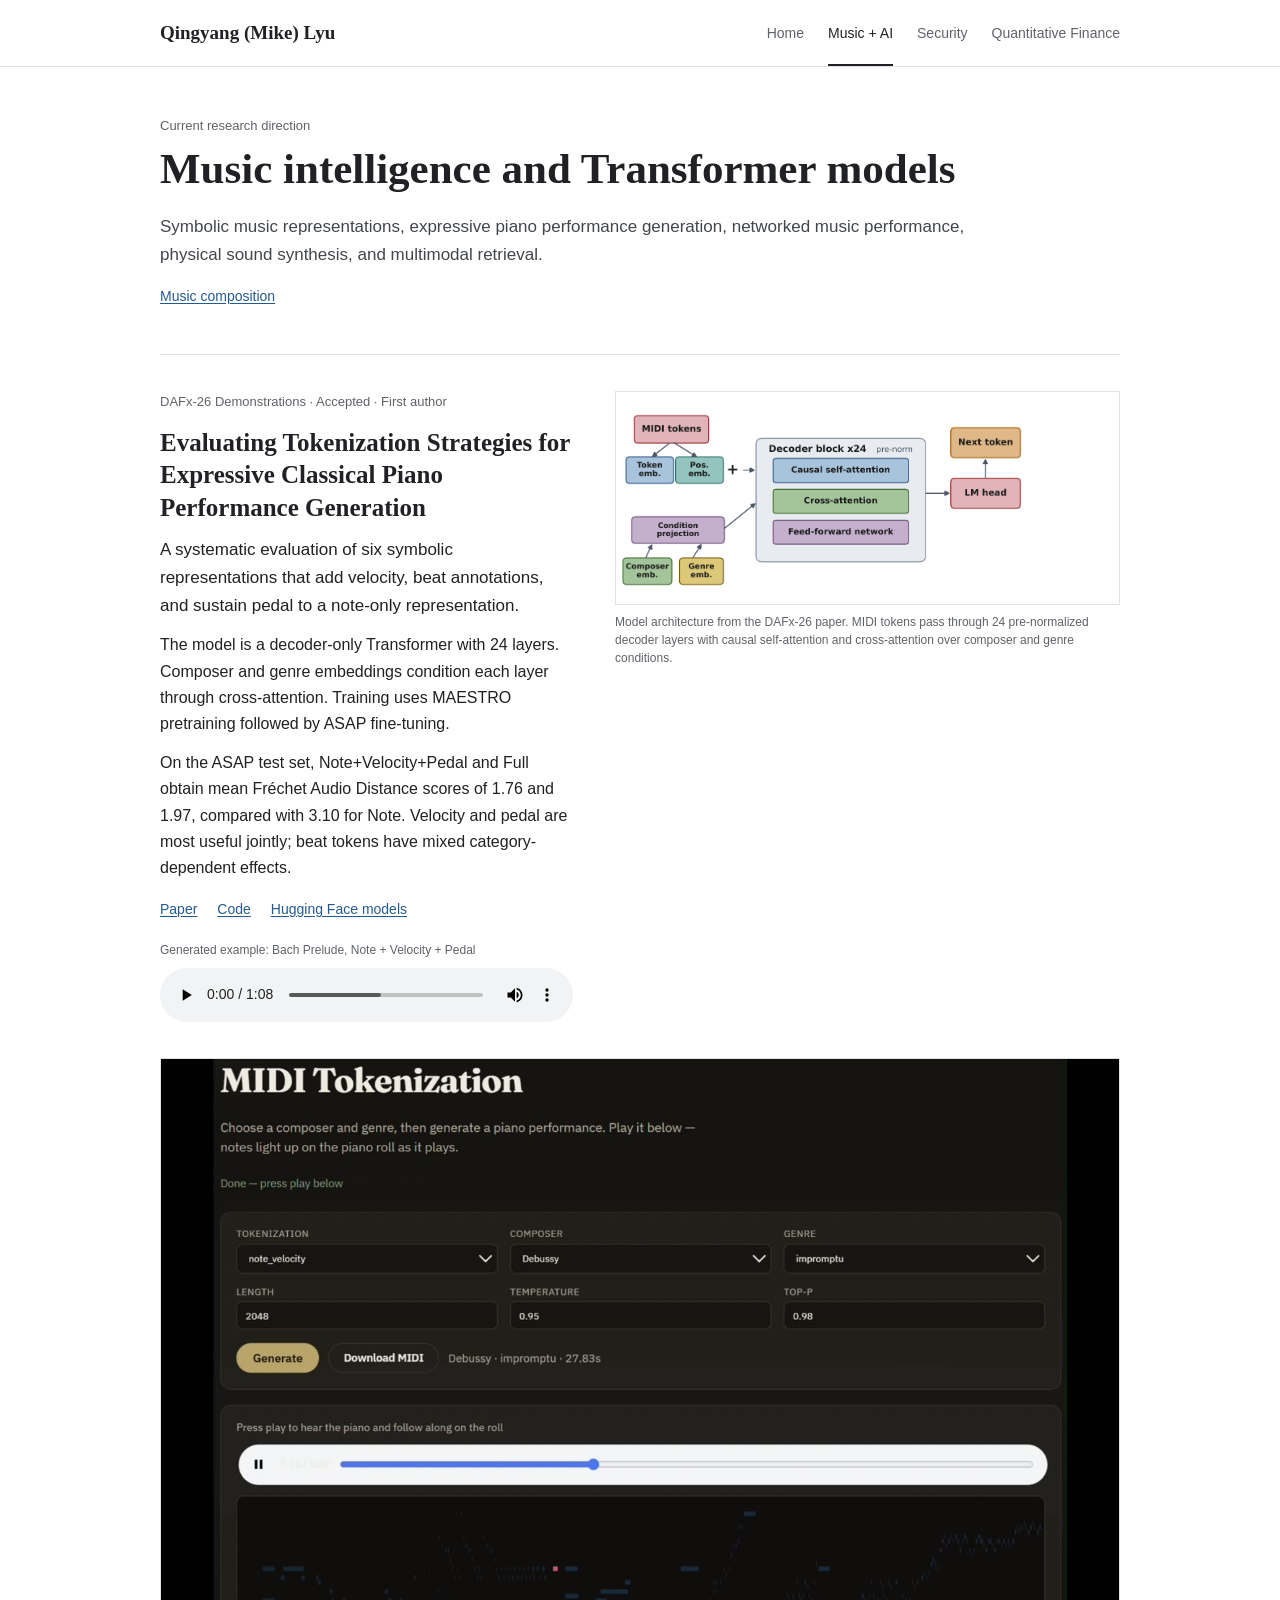
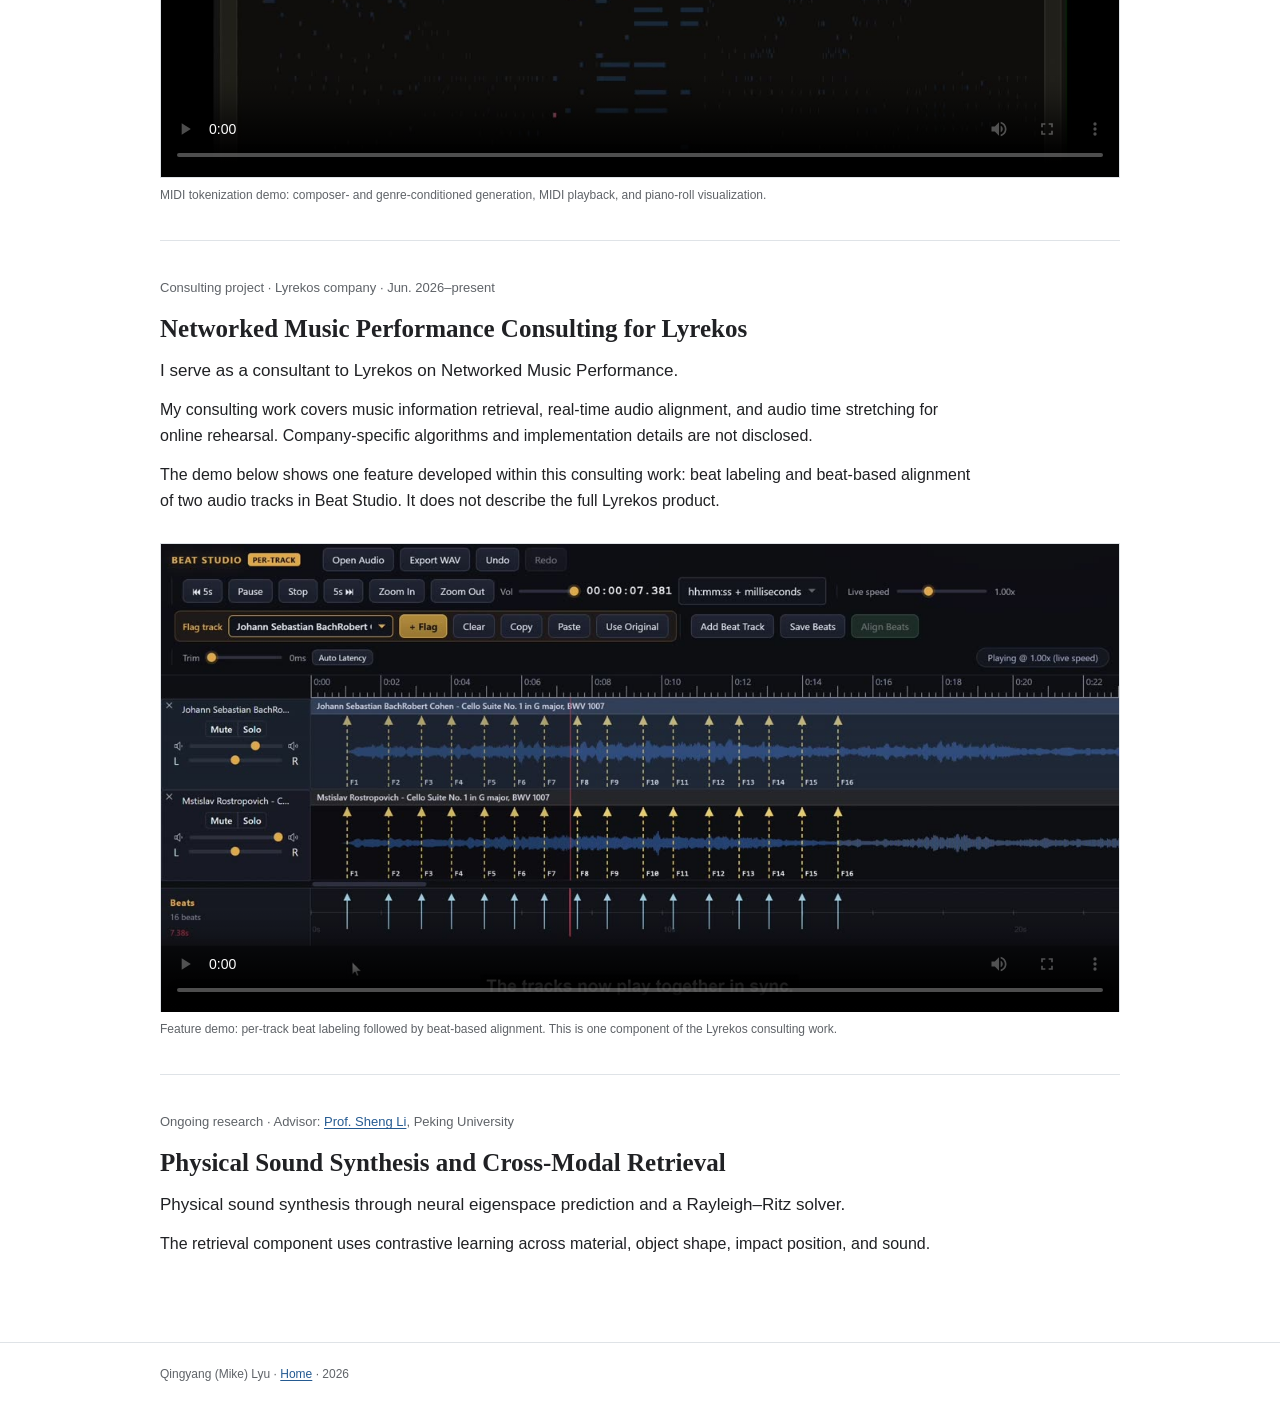
==== music.html @ 80db4280 "Add profile media and project demos" ====
<!doctype html>
<html lang="en">
  <head>
    <meta charset="utf-8" />
    <meta name="viewport" content="width=device-width, initial-scale=1" />
    <meta name="description" content="Qingyang Lyu's research in expressive piano generation, networked music performance, and physical sound synthesis." />
    <meta name="theme-color" content="#ffffff" />
    <title>Music + AI — Qingyang Lyu</title>
    <link rel="stylesheet" href="styles.css?v=20260822b" />
    <script src="script.js" defer></script>
  </head>
  <body>
    <a class="skip-link" href="#main">Skip to content</a>
    <header class="site-header">
      <div class="nav-shell">
        <a class="wordmark" href="index.html">Qingyang (Mike) Lyu</a>
        <button class="nav-toggle" type="button" aria-expanded="false" aria-controls="site-nav">Menu</button>
        <nav class="site-nav" id="site-nav" aria-label="Primary navigation">
          <a href="index.html">Home</a><a class="is-current" href="music.html" aria-current="page">Music + AI</a><a href="security.html">Security</a><a href="quant.html">Quantitative Finance</a>
        </nav>
      </div>
    </header>

    <main id="main" class="page-shell">
      <header class="page-header">
        <p class="eyebrow">Current research direction</p>
        <h1>Music intelligence and Transformer models</h1>
        <p class="summary">Symbolic music representations, expressive piano performance generation, networked music performance, physical sound synthesis, and multimodal retrieval.</p>
        <p class="resource-line"><a href="https://youtu.be/u3phIVxGdA0" target="_blank" rel="noreferrer">Music composition</a></p>
      </header>

      <article class="project-entry" id="tokenization">
        <div class="project-layout">
          <div>
            <p class="project-meta">DAFx-26 Demonstrations · Accepted · First author</p>
            <h2>Evaluating Tokenization Strategies for Expressive Classical Piano Performance Generation</h2>
            <p class="project-summary">A systematic evaluation of six symbolic representations that add velocity, beat annotations, and sustain pedal to a note-only representation.</p>
            <p>The model is a decoder-only Transformer with 24 layers. Composer and genre embeddings condition each layer through cross-attention. Training uses MAESTRO pretraining followed by ASAP fine-tuning.</p>
            <p>On the ASAP test set, Note+Velocity+Pedal and Full obtain mean Fréchet Audio Distance scores of 1.76 and 1.97, compared with 3.10 for Note. Velocity and pedal are most useful jointly; beat tokens have mixed category-dependent effects.</p>
            <p class="resource-line">
              <a href="assets/papers/lyu-et-al-dafx-2026.pdf" target="_blank">Paper</a>
              <a href="https://github.com/Mike-menny/Evaluating-Tokenization-Strategies" target="_blank" rel="noreferrer">Code</a>
              <a href="https://huggingface.co/cnmat/MIDI_tokenization_models" target="_blank" rel="noreferrer">Hugging Face models</a>
            </p>
            <div class="audio-sample">
              <span>Generated example: Bach Prelude, Note + Velocity + Pedal</span>
              <audio controls preload="metadata" src="assets/audio/bach-prelude-note-velocity-pedal.wav"></audio>
            </div>
          </div>
          <figure class="figure">
            <img src="assets/images/music-transformer-architecture.png" width="1274" height="524" alt="Conditional Transformer architecture with composer and genre embeddings, 24 decoder layers, and a next-token language-model head." />
            <figcaption>Model architecture from the DAFx-26 paper. MIDI tokens pass through 24 pre-normalized decoder layers with causal self-attention and cross-attention over composer and genre conditions.</figcaption>
          </figure>
        </div>
        <figure class="video-figure">
          <video controls playsinline preload="metadata" poster="assets/images/midi-tokenization-demo.jpg">
            <source src="assets/videos/midi-tokenization-demo.mp4" type="video/mp4" />
            Your browser does not support embedded video.
          </video>
          <figcaption>MIDI tokenization demo: composer- and genre-conditioned generation, MIDI playback, and piano-roll visualization.</figcaption>
        </figure>
      </article>

      <article class="project-entry" id="networked-performance">
        <p class="project-meta">Consulting project · Lyrekos company · Jun. 2026–present</p>
        <h2>Networked Music Performance Consulting for Lyrekos</h2>
        <div class="content">
          <p class="project-summary">I serve as a consultant to Lyrekos on Networked Music Performance.</p>
          <p>My consulting work covers music information retrieval, real-time audio alignment, and audio time stretching for online rehearsal. Company-specific algorithms and implementation details are not disclosed.</p>
          <p>The demo below shows one feature developed within this consulting work: beat labeling and beat-based alignment of two audio tracks in Beat Studio. It does not describe the full Lyrekos product.</p>
        </div>
        <figure class="video-figure">
          <video controls playsinline preload="metadata" poster="assets/images/lyrekos-beat-alignment-feature.jpg">
            <source src="assets/videos/lyrekos-beat-alignment-feature.mp4" type="video/mp4" />
            Your browser does not support embedded video.
          </video>
          <figcaption>Feature demo: per-track beat labeling followed by beat-based alignment. This is one component of the Lyrekos consulting work.</figcaption>
        </figure>
      </article>

      <article class="project-entry" id="physical-sound">
        <p class="project-meta">Ongoing research · Advisor: <a href="https://www.graphics.pku.edu.cn/xztd/jgfaculty/lisheng/index.htm" target="_blank" rel="noreferrer">Prof. Sheng Li</a>, Peking University</p>
        <h2>Physical Sound Synthesis and Cross-Modal Retrieval</h2>
        <div class="content">
          <p class="project-summary">Physical sound synthesis through neural eigenspace prediction and a Rayleigh–Ritz solver.</p>
          <p>The retrieval component uses contrastive learning across material, object shape, impact position, and sound.</p>
        </div>
      </article>
    </main>

    <footer class="site-footer"><div class="page-shell">Qingyang (Mike) Lyu · <a href="index.html">Home</a> · <span data-year></span></div></footer>
  </body>
</html>
---- styles.css ----
:root {
  --ink: #202124;
  --muted: #5f6368;
  --link: #245a91;
  --line: #dfe3e7;
  --soft: #f6f8fa;
  --max: 960px;
  --sans: -apple-system, BlinkMacSystemFont, "Segoe UI", Helvetica, Arial, sans-serif;
  --serif: Georgia, "Times New Roman", serif;
}

* { box-sizing: border-box; }
html { scroll-behavior: smooth; }
body { margin: 0; color: var(--ink); background: #fff; font-family: var(--sans); font-size: 16px; line-height: 1.65; text-rendering: optimizeLegibility; }
a { color: var(--link); text-underline-offset: 2px; }
a:hover, a:focus-visible { color: #123f6b; }
img { display: block; max-width: 100%; height: auto; }
button { font: inherit; }
.page-shell { width: min(calc(100% - 40px), var(--max)); margin-inline: auto; }
.skip-link { position: fixed; top: -80px; left: 12px; z-index: 100; padding: 8px 12px; color: #fff; background: var(--ink); }
.skip-link:focus { top: 12px; }

.site-header { border-bottom: 1px solid var(--line); background: #fff; }
.nav-shell { width: min(calc(100% - 40px), var(--max)); min-height: 66px; margin: auto; display: flex; align-items: center; justify-content: space-between; gap: 28px; }
.wordmark { color: var(--ink); font-family: var(--serif); font-size: 19px; font-weight: 700; text-decoration: none; }
.site-nav { display: flex; align-items: center; gap: 24px; }
.site-nav a { padding: 22px 0 18px; border-bottom: 2px solid transparent; color: var(--muted); font-size: 14px; text-decoration: none; }
.site-nav a:hover, .site-nav a:focus-visible, .site-nav a.is-current { color: var(--ink); border-color: var(--ink); }
.nav-toggle { display: none; padding: 4px 0; border: 0; color: var(--ink); background: transparent; }

main.page-shell { padding-bottom: 36px; }
main > section { padding: 38px 0; border-top: 1px solid var(--line); }
main > section:first-child { border-top: 0; }
.bio { padding-top: 58px; padding-bottom: 42px; }
.bio-grid { display: grid; grid-template-columns: minmax(0, 1fr) 230px; gap: 46px; align-items: start; }
h1, h2, h3 { color: var(--ink); }
h1 { margin: 0 0 5px; font-family: var(--serif); font-size: clamp(34px, 5vw, 48px); line-height: 1.2; }
h2 { margin: 0 0 20px; font-family: var(--serif); font-size: 25px; line-height: 1.3; }
h3 { margin: 0; font-size: 16px; line-height: 1.45; }
p { margin: 0 0 12px; }
.bio-grid > div > p:not(.affiliation):not(.inline-links) { max-width: 720px; font-size: 17px; }
.affiliation { margin-bottom: 24px; color: var(--muted); }
.profile-photo { margin: 2px 0 0; }
.profile-photo img { width: 100%; aspect-ratio: 4 / 5; border: 1px solid var(--line); object-fit: cover; object-position: 69% center; }
.inline-links, .record-links { display: flex; flex-wrap: wrap; gap: 8px 20px; }
.inline-links { margin-top: 20px; }
.inline-links a, .record-links a { font-size: 14px; }
.plain-list { margin: 0; padding-left: 21px; }
.plain-list li + li { margin-top: 5px; }

.research-index { border-top: 1px solid var(--line); }
.research-index a { display: grid; grid-template-columns: 190px 1fr; gap: 24px; padding: 16px 0; border-bottom: 1px solid var(--line); text-decoration: none; }
.research-index strong { color: var(--link); }
.research-index span { color: var(--muted); }

.record-list { border-top: 1px solid var(--line); }
.record { display: grid; grid-template-columns: 130px minmax(0, 1fr); gap: 24px; padding: 20px 0; border-bottom: 1px solid var(--line); }
.record-date { color: var(--muted); font-size: 13px; }
.record h3 { font-family: var(--serif); font-size: 18px; font-weight: 600; }
.record p { margin: 5px 0 0; color: #42464b; font-size: 14px; }
.record-links { margin-top: 8px !important; }
.compact-records .record { padding: 16px 0; }
.compact-records .record h3 { font-family: var(--sans); font-size: 16px; }

.dated-list { margin: 0; padding: 0; border-top: 1px solid var(--line); list-style: none; }
.dated-list li { display: grid; grid-template-columns: 130px 1fr; gap: 24px; padding: 12px 0; border-bottom: 1px solid var(--line); }
.dated-list span { color: var(--muted); font-size: 13px; }
.fact-list { margin: 0; border-top: 1px solid var(--line); }
.fact-list > div { display: grid; grid-template-columns: 180px 1fr; gap: 24px; padding: 11px 0; border-bottom: 1px solid var(--line); }
.fact-list dt { font-weight: 600; }
.fact-list dd { margin: 0; color: #42464b; }

.page-header { padding: 48px 0 34px; border-bottom: 1px solid var(--line); }
.eyebrow { margin: 0 0 7px; color: var(--muted); font-size: 13px; }
.page-header h1 { max-width: 820px; font-size: clamp(31px, 4.5vw, 43px); }
.page-header .summary { max-width: 820px; margin-top: 18px; color: #42464b; font-size: 17px; }
.page-meta { display: flex; flex-wrap: wrap; gap: 6px 22px; margin-top: 18px; color: var(--muted); font-size: 13px; }
.advisor-line { margin: 14px 0 0; color: #42464b; font-size: 14px; }

.project-entry { padding: 36px 0; border-bottom: 1px solid var(--line); }
.project-entry:last-child { border-bottom: 0; }
.project-entry h2 { margin-bottom: 12px; }
.project-entry .project-meta { margin-bottom: 14px; color: var(--muted); font-size: 13px; }
.project-entry .project-summary { max-width: 820px; font-size: 17px; }
.project-entry .content { max-width: 820px; }
.project-layout { display: grid; grid-template-columns: minmax(0, .9fr) minmax(360px, 1.1fr); gap: 42px; align-items: start; }
.figure { margin: 0; }
.figure img { width: 100%; border: 1px solid var(--line); background: #fff; }
.figure figcaption { margin-top: 8px; color: var(--muted); font-size: 12px; line-height: 1.5; }
.resource-line { display: flex; flex-wrap: wrap; gap: 8px 20px; margin-top: 16px; font-size: 14px; }
.audio-sample { margin-top: 20px; }
.audio-sample span { display: block; margin-bottom: 7px; color: var(--muted); font-size: 12px; }
.audio-sample audio { width: 100%; }
.video-figure { margin: 28px 0 0; }
.video-figure video { display: block; width: 100%; max-height: 720px; border: 1px solid var(--line); background: #000; }
.video-figure figcaption { margin-top: 8px; color: var(--muted); font-size: 12px; line-height: 1.5; }
.definition-list { margin: 20px 0 0; border-top: 1px solid var(--line); }
.definition-list > div { display: grid; grid-template-columns: 210px 1fr; gap: 22px; padding: 12px 0; border-bottom: 1px solid var(--line); }
.definition-list dt { font-weight: 600; }
.definition-list dd { margin: 0; color: #42464b; }
.result-list { margin: 18px 0 0; padding-left: 21px; }
.result-list li + li { margin-top: 6px; }

.bug-ledger-wrap { overflow-x: auto; border-top: 1px solid var(--ink); }
.bug-ledger { min-width: 930px; }
.bug-head, .bug-entry { display: grid; grid-template-columns: 42px 105px 170px minmax(230px, 1fr) 145px 115px; column-gap: 14px; align-items: center; }
.bug-head { padding: 9px 0; border-bottom: 1px solid var(--ink); color: var(--muted); font-size: 11px; font-weight: 700; letter-spacing: .04em; text-transform: uppercase; }
.bug-entry { min-height: 50px; padding: 9px 0; border-bottom: 1px solid var(--line); font-size: 13px; }
.bug-entry .num { color: var(--muted); }
.bug-entry .library { font-weight: 600; }
.bug-entry .location { color: #42464b; font-family: ui-monospace, SFMono-Regular, Consolas, monospace; font-size: 12px; }
.bug-entry .status { color: var(--muted); }
.bug-entry a { font-size: 12px; }
.ledger-note { margin-bottom: 18px; color: var(--muted); font-size: 14px; }

.site-footer { padding: 22px 0; border-top: 1px solid var(--line); color: var(--muted); font-size: 12px; }

@media (max-width: 760px) {
  .nav-toggle { display: block; }
  .site-nav { position: absolute; inset: 66px 0 auto; z-index: 20; display: none; padding: 7px 20px 16px; border-bottom: 1px solid var(--line); background: #fff; flex-direction: column; align-items: stretch; gap: 0; }
  .site-nav.is-open { display: flex; }
  .site-nav a { padding: 10px 0; border-bottom-width: 1px; }
  .bio-grid, .research-index a, .record, .dated-list li, .fact-list > div, .definition-list > div, .project-layout { grid-template-columns: 1fr; gap: 4px; }
  .bio-grid { gap: 30px; }
  .profile-photo { max-width: 220px; }
  .project-layout { gap: 24px; }
  .record-date { margin-bottom: 2px; }
}

@media (max-width: 520px) {
  .page-shell, .nav-shell { width: min(calc(100% - 28px), var(--max)); }
  .wordmark { font-size: 17px; }
  .bio { padding-top: 42px; }
  main > section { padding: 30px 0; }
}

@media (prefers-reduced-motion: reduce) { html { scroll-behavior: auto; } }
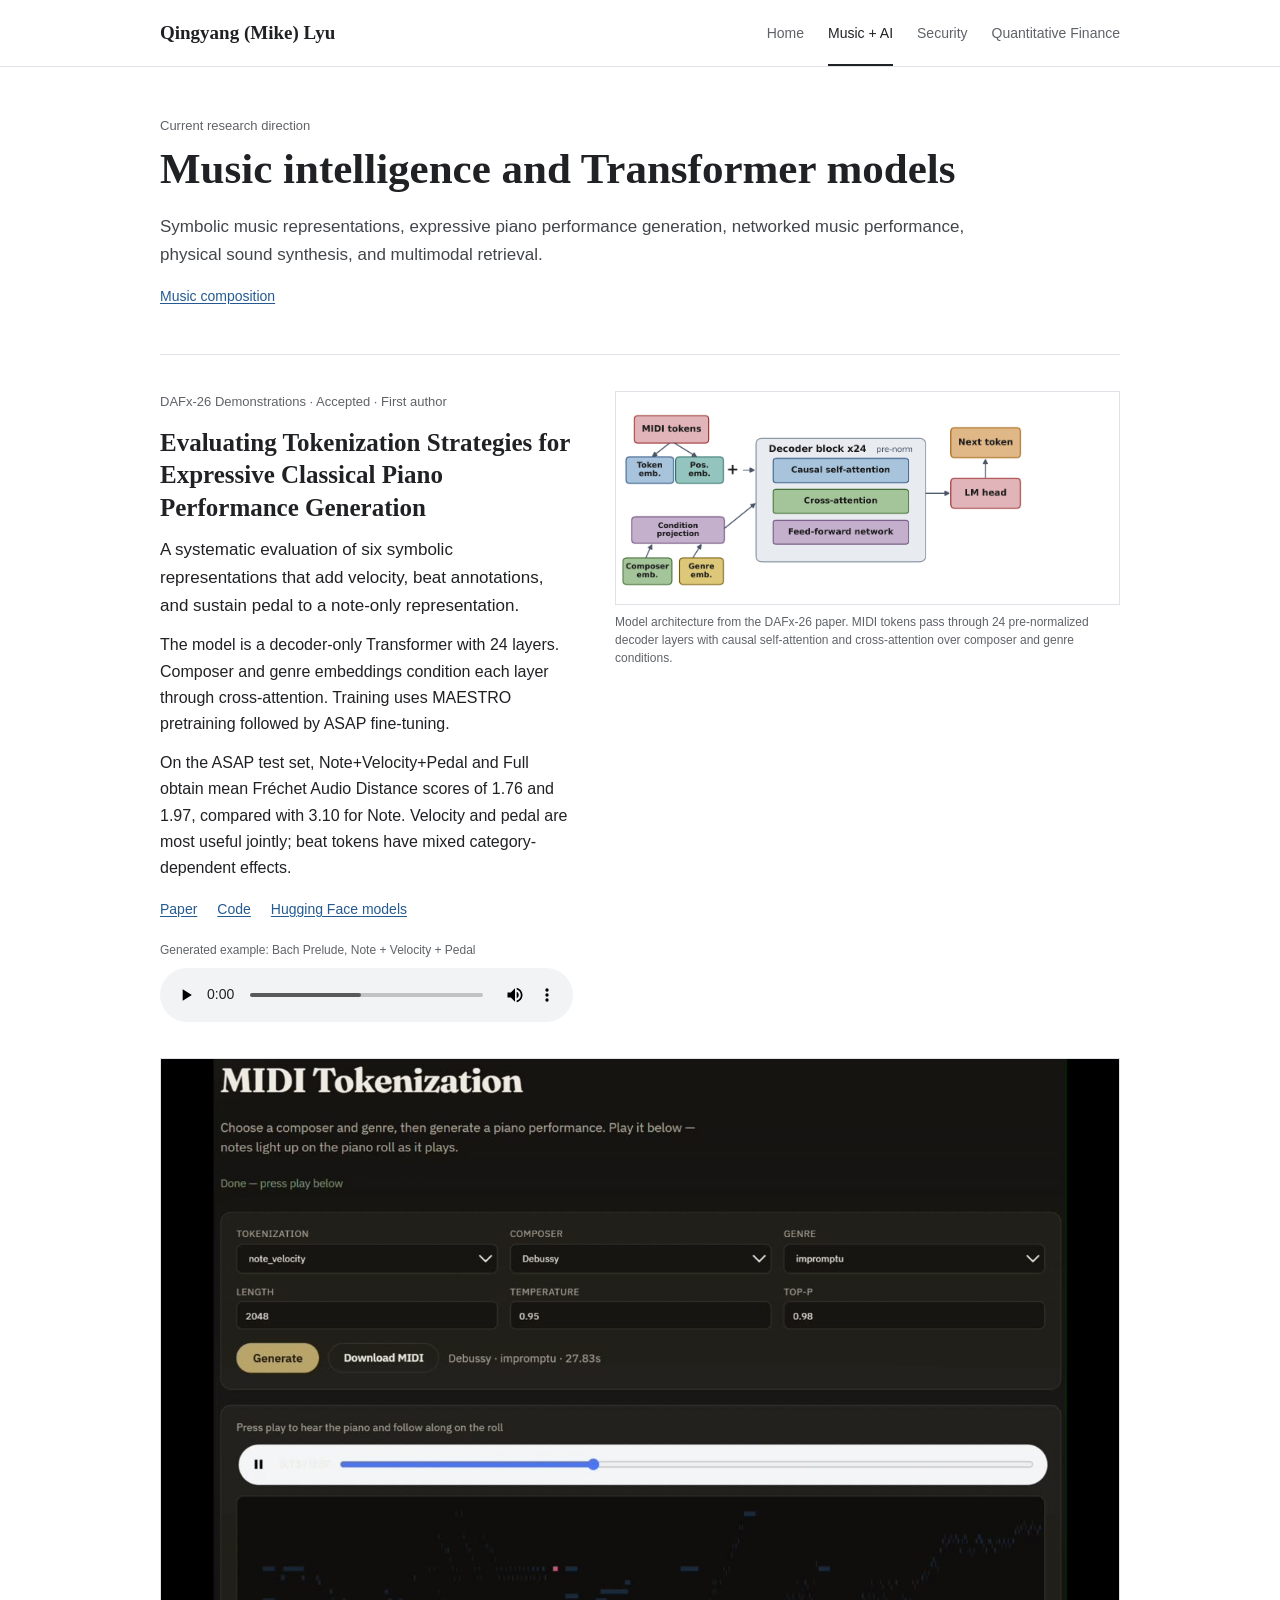
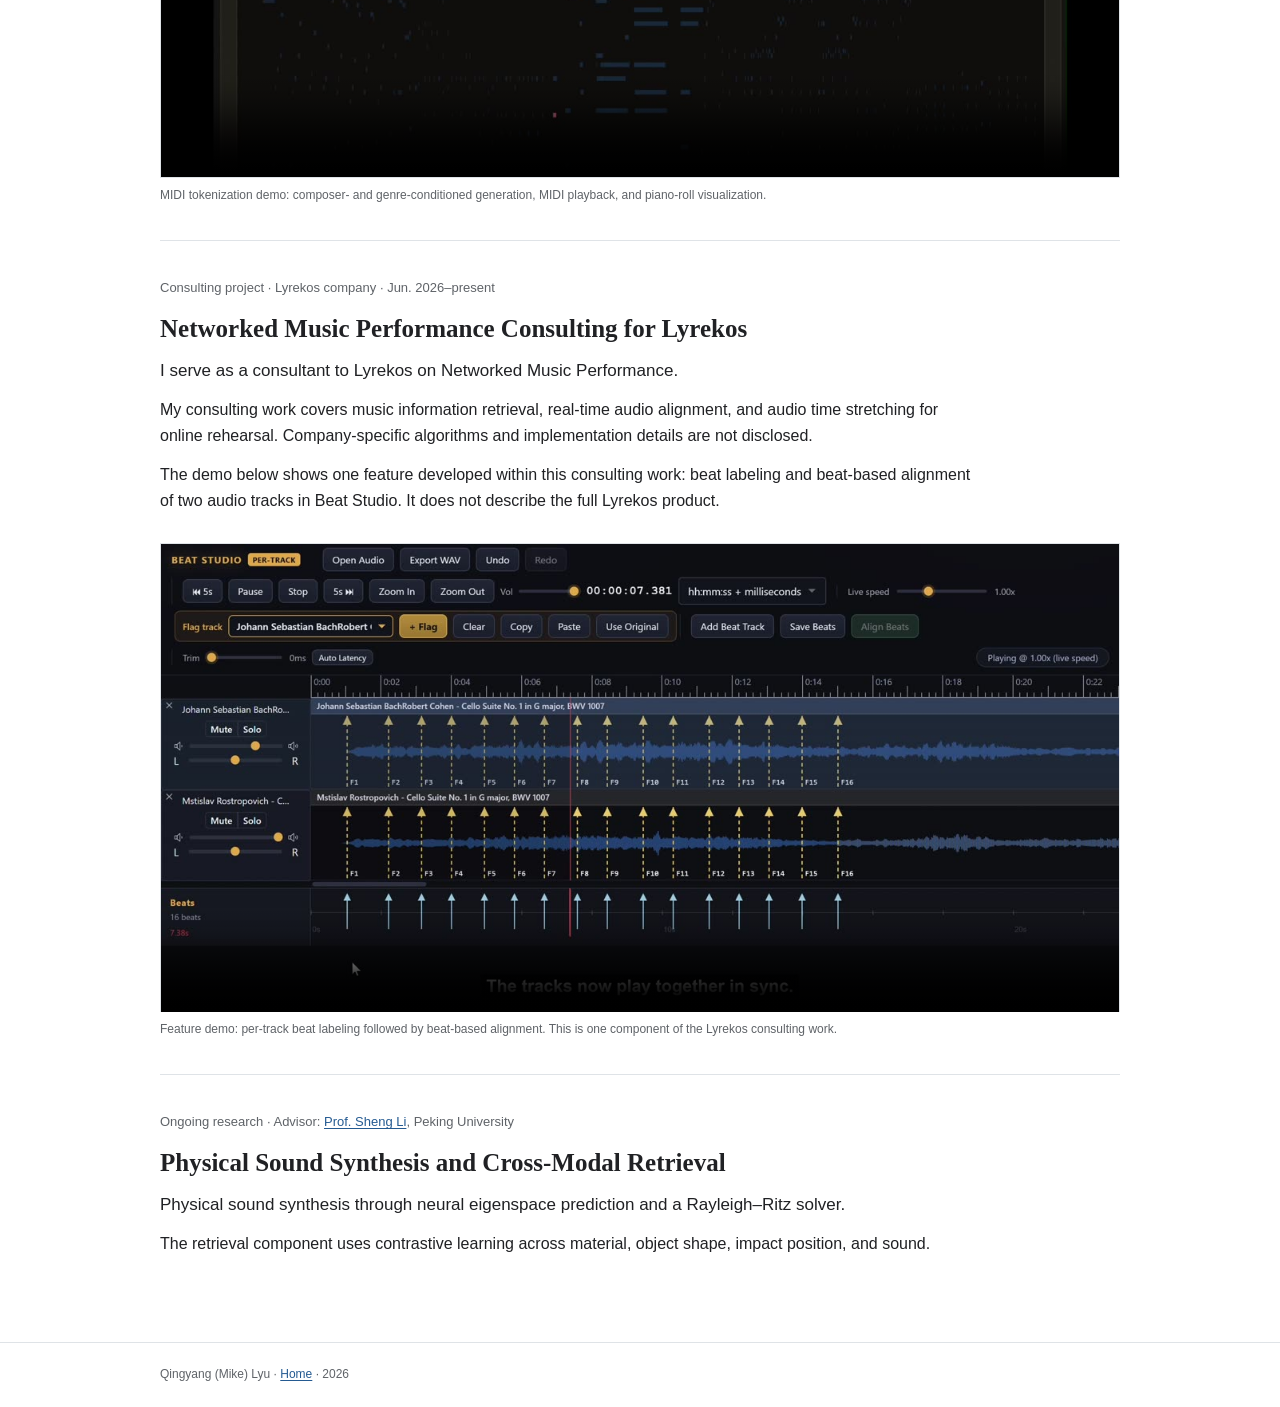
==== commit f5b5d5b9: "Add publication visuals and interactive MIDI preview" ====
--- a/music.html
+++ b/music.html
@@ -6,7 +6,7 @@
     <meta name="description" content="Qingyang Lyu's research in expressive piano generation, networked music performance, and physical sound synthesis." />
     <meta name="theme-color" content="#ffffff" />
     <title>Music + AI — Qingyang Lyu</title>
-    <link rel="stylesheet" href="styles.css?v=20260822b" />
+    <link rel="stylesheet" href="styles.css?v=20260822c" />
     <script src="script.js" defer></script>
   </head>
   <body>
--- a/styles.css
+++ b/styles.css
@@ -62,6 +62,29 @@
 .compact-records .record { padding: 16px 0; }
 .compact-records .record h3 { font-family: var(--sans); font-size: 16px; }
 
+.publication-record { grid-template-columns: 110px minmax(0, 1fr) 248px; gap: 22px; align-items: start; padding: 24px 0; }
+.publication-copy { min-width: 0; }
+.publication-media { display: grid; gap: 12px; }
+.publication-architecture { display: block; color: var(--muted); font-size: 11px; line-height: 1.45; text-decoration: none; }
+.publication-architecture img { width: 100%; min-height: 76px; border: 1px solid var(--line); background: #fff; object-fit: contain; }
+.publication-architecture span { display: block; margin-top: 5px; }
+.publication-architecture:hover span, .publication-architecture:focus-visible span { color: var(--link); text-decoration: underline; }
+.demo-preview { position: relative; display: block; width: 100%; padding: 0; overflow: hidden; border: 1px solid var(--line); color: #fff; background: #111; cursor: pointer; text-align: left; }
+.demo-preview img { width: 100%; aspect-ratio: 440 / 366; opacity: .88; object-fit: cover; transition: opacity 150ms ease; }
+.demo-preview:hover img, .demo-preview:focus-visible img { opacity: .66; }
+.demo-preview:focus-visible { outline: 2px solid var(--link); outline-offset: 2px; }
+.demo-preview-label { position: absolute; right: 9px; bottom: 9px; padding: 4px 8px; border: 1px solid rgba(255,255,255,.72); background: rgba(0,0,0,.78); font-size: 11px; line-height: 1.3; }
+
+.demo-dialog { width: min(calc(100% - 36px), 980px); max-width: none; max-height: calc(100vh - 36px); padding: 0; overflow: auto; border: 1px solid #aeb4ba; background: #fff; color: var(--ink); box-shadow: 0 16px 50px rgba(0,0,0,.2); }
+.demo-dialog::backdrop { background: rgba(20,24,28,.72); }
+.demo-dialog-header { display: flex; align-items: start; justify-content: space-between; gap: 24px; padding: 18px 20px 15px; border-bottom: 1px solid var(--line); }
+.demo-dialog-header .eyebrow { margin-bottom: 2px; }
+.demo-dialog-header h2 { margin: 0; font-size: 21px; }
+.demo-dialog-close { padding: 5px 10px; border: 1px solid var(--line); color: var(--ink); background: #fff; cursor: pointer; font-size: 13px; }
+.demo-dialog-close:hover, .demo-dialog-close:focus-visible { border-color: var(--ink); }
+.demo-dialog video { display: block; width: 100%; max-height: calc(100vh - 190px); background: #000; }
+.demo-dialog-caption { margin: 0; padding: 10px 20px 14px; color: var(--muted); font-size: 12px; }
+
 .dated-list { margin: 0; padding: 0; border-top: 1px solid var(--line); list-style: none; }
 .dated-list li { display: grid; grid-template-columns: 130px 1fr; gap: 24px; padding: 12px 0; border-bottom: 1px solid var(--line); }
 .dated-list span { color: var(--muted); font-size: 13px; }
@@ -125,6 +148,8 @@
   .profile-photo { max-width: 220px; }
   .project-layout { gap: 24px; }
   .record-date { margin-bottom: 2px; }
+  .publication-record { gap: 9px; }
+  .publication-media { max-width: 420px; margin-top: 10px; }
 }
 
 @media (max-width: 520px) {
@@ -132,6 +157,10 @@
   .wordmark { font-size: 17px; }
   .bio { padding-top: 42px; }
   main > section { padding: 30px 0; }
+  .demo-dialog { width: calc(100% - 20px); max-height: calc(100vh - 20px); }
+  .demo-dialog-header { padding: 14px; }
+  .demo-dialog-header h2 { font-size: 18px; }
+  .demo-dialog-caption { padding-inline: 14px; }
 }
 
 @media (prefers-reduced-motion: reduce) { html { scroll-behavior: auto; } }
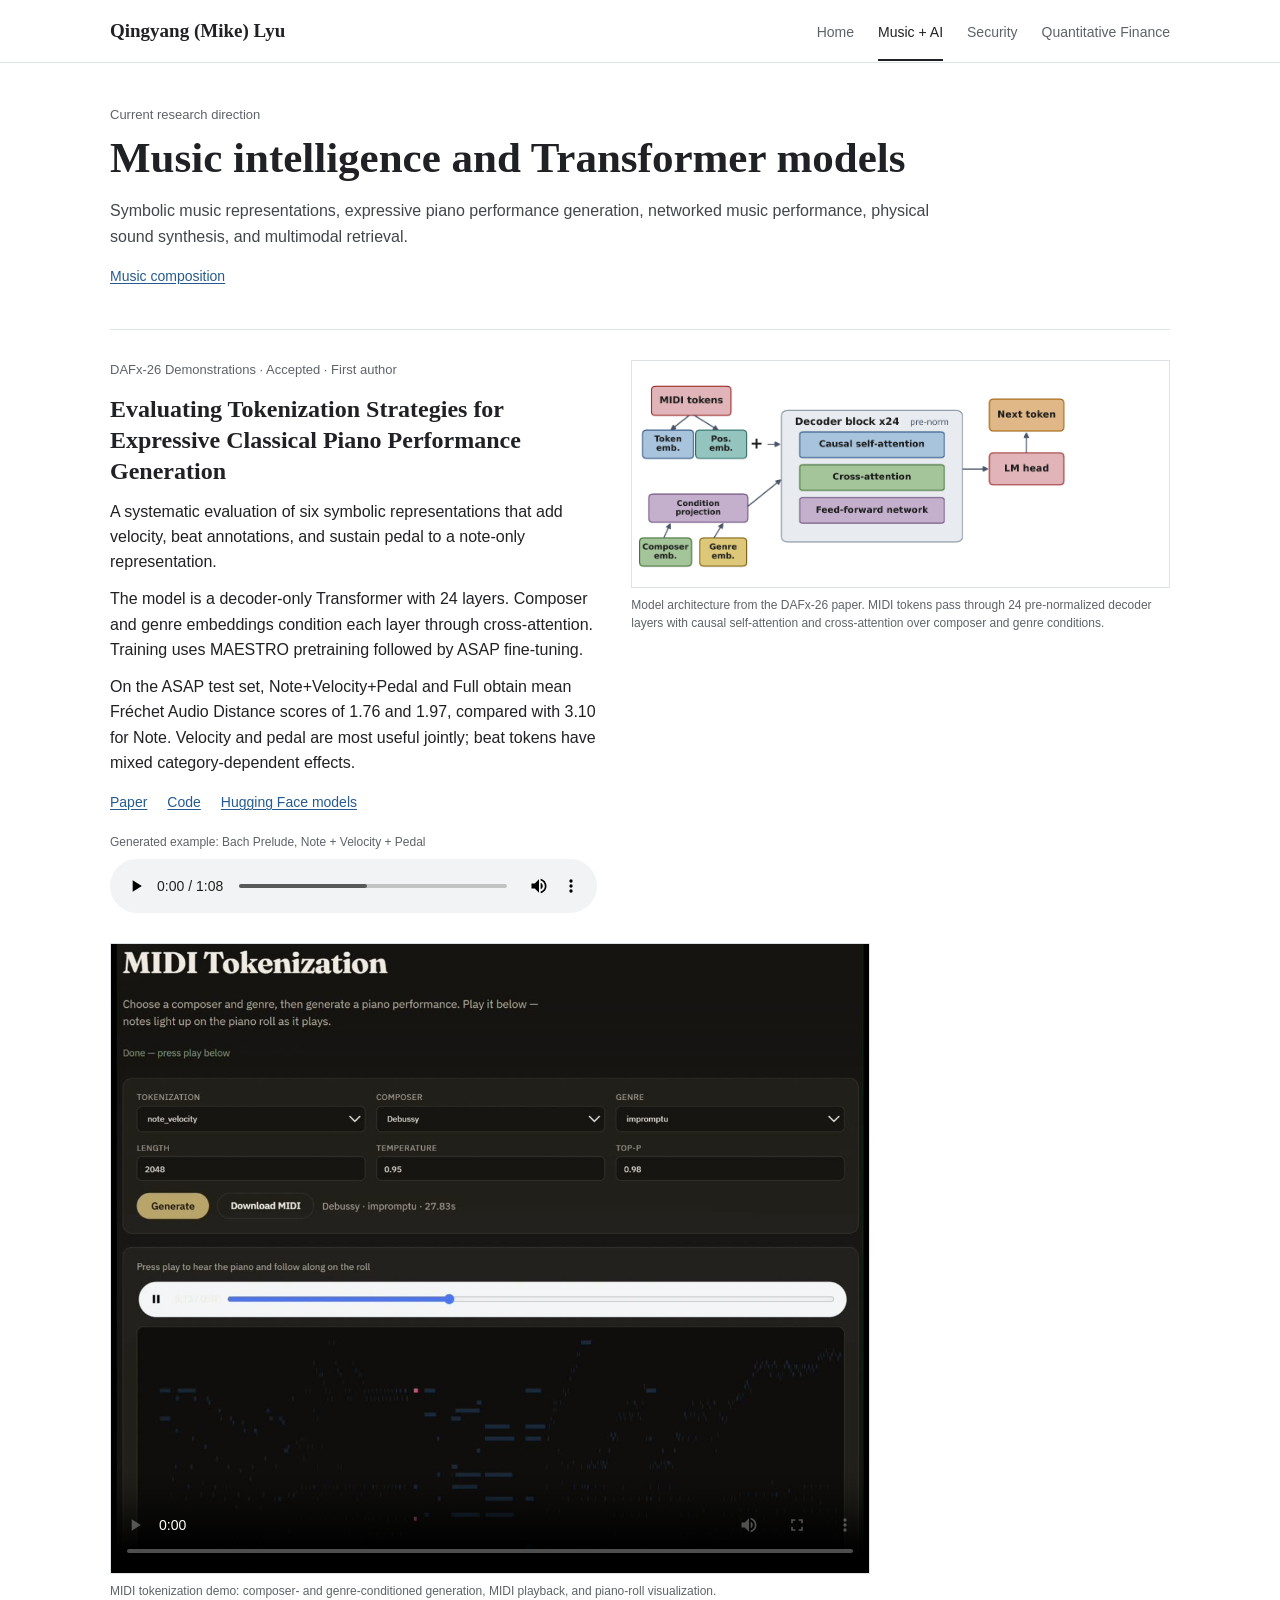
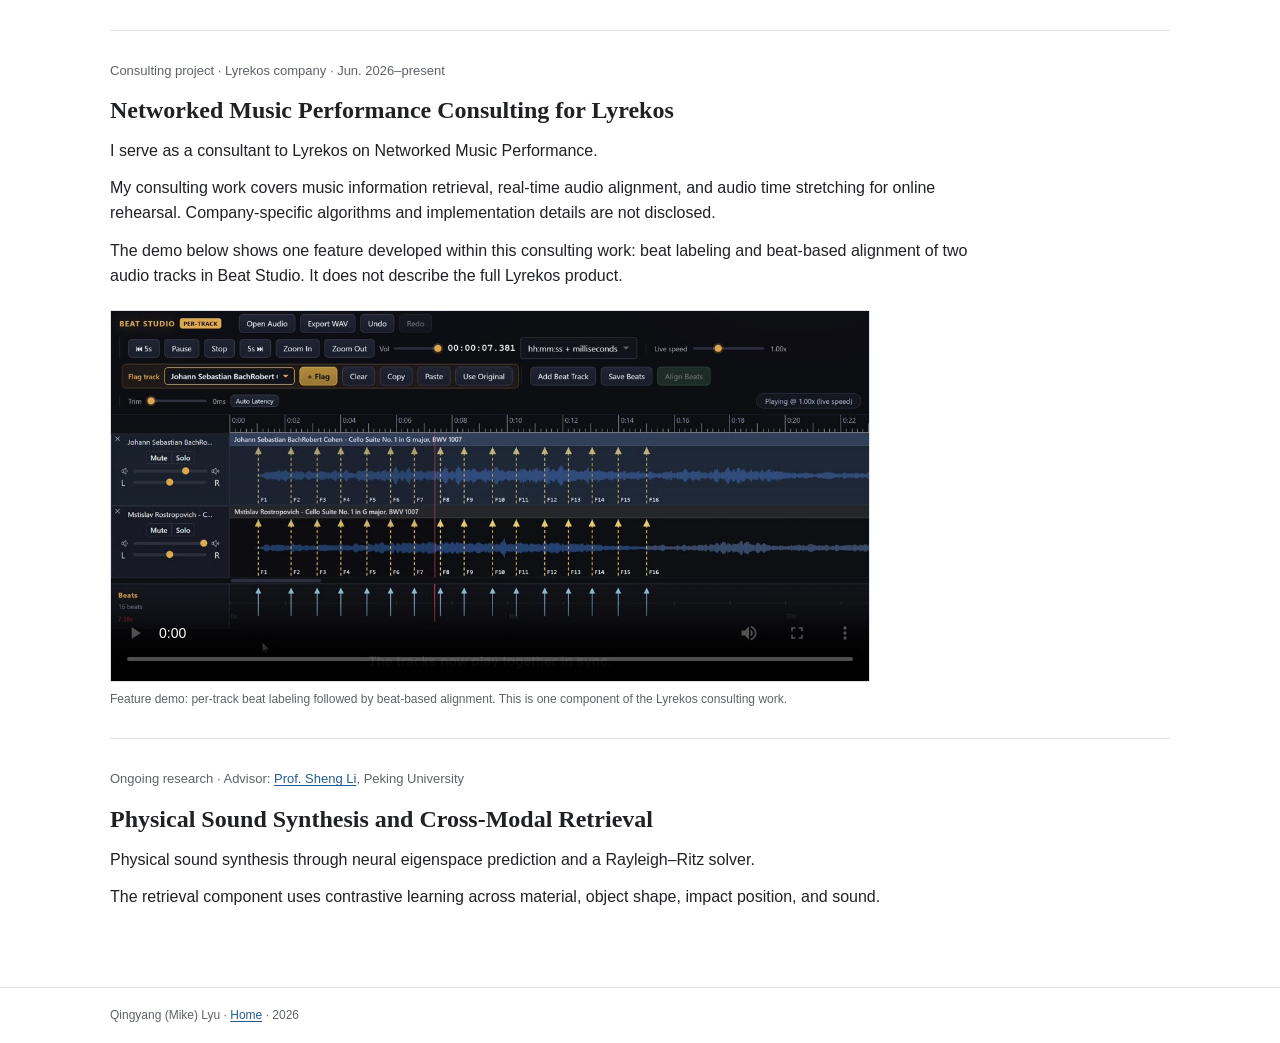
==== commit d881eccc: "Refine portfolio spacing and media layout" ====
--- a/music.html
+++ b/music.html
@@ -6,7 +6,7 @@
     <meta name="description" content="Qingyang Lyu's research in expressive piano generation, networked music performance, and physical sound synthesis." />
     <meta name="theme-color" content="#ffffff" />
     <title>Music + AI — Qingyang Lyu</title>
-    <link rel="stylesheet" href="styles.css?v=20260822c" />
+    <link rel="stylesheet" href="styles.css?v=20260822f" />
     <script src="script.js" defer></script>
   </head>
   <body>
--- a/styles.css
+++ b/styles.css
@@ -4,14 +4,14 @@
   --link: #245a91;
   --line: #dfe3e7;
   --soft: #f6f8fa;
-  --max: 960px;
+  --max: 1060px;
   --sans: -apple-system, BlinkMacSystemFont, "Segoe UI", Helvetica, Arial, sans-serif;
   --serif: Georgia, "Times New Roman", serif;
 }
 
 * { box-sizing: border-box; }
 html { scroll-behavior: smooth; }
-body { margin: 0; color: var(--ink); background: #fff; font-family: var(--sans); font-size: 16px; line-height: 1.65; text-rendering: optimizeLegibility; }
+body { margin: 0; color: var(--ink); background: #fff; font-family: var(--sans); font-size: 16px; line-height: 1.58; text-rendering: optimizeLegibility; }
 a { color: var(--link); text-underline-offset: 2px; }
 a:hover, a:focus-visible { color: #123f6b; }
 img { display: block; max-width: 100%; height: auto; }
@@ -21,24 +21,24 @@
 .skip-link:focus { top: 12px; }
 
 .site-header { border-bottom: 1px solid var(--line); background: #fff; }
-.nav-shell { width: min(calc(100% - 40px), var(--max)); min-height: 66px; margin: auto; display: flex; align-items: center; justify-content: space-between; gap: 28px; }
+.nav-shell { width: min(calc(100% - 40px), var(--max)); min-height: 62px; margin: auto; display: flex; align-items: center; justify-content: space-between; gap: 28px; }
 .wordmark { color: var(--ink); font-family: var(--serif); font-size: 19px; font-weight: 700; text-decoration: none; }
 .site-nav { display: flex; align-items: center; gap: 24px; }
-.site-nav a { padding: 22px 0 18px; border-bottom: 2px solid transparent; color: var(--muted); font-size: 14px; text-decoration: none; }
+.site-nav a { padding: 20px 0 16px; border-bottom: 2px solid transparent; color: var(--muted); font-size: 14px; text-decoration: none; }
 .site-nav a:hover, .site-nav a:focus-visible, .site-nav a.is-current { color: var(--ink); border-color: var(--ink); }
 .nav-toggle { display: none; padding: 4px 0; border: 0; color: var(--ink); background: transparent; }
 
 main.page-shell { padding-bottom: 36px; }
-main > section { padding: 38px 0; border-top: 1px solid var(--line); }
+main > section { padding: 31px 0; border-top: 1px solid var(--line); }
 main > section:first-child { border-top: 0; }
-.bio { padding-top: 58px; padding-bottom: 42px; }
-.bio-grid { display: grid; grid-template-columns: minmax(0, 1fr) 230px; gap: 46px; align-items: start; }
+.bio { padding-top: 48px; padding-bottom: 36px; }
+.bio-grid { display: grid; grid-template-columns: minmax(0, 1fr) 210px; gap: 42px; align-items: start; }
 h1, h2, h3 { color: var(--ink); }
-h1 { margin: 0 0 5px; font-family: var(--serif); font-size: clamp(34px, 5vw, 48px); line-height: 1.2; }
-h2 { margin: 0 0 20px; font-family: var(--serif); font-size: 25px; line-height: 1.3; }
+h1 { margin: 0 0 5px; font-family: var(--serif); font-size: clamp(33px, 5vw, 45px); line-height: 1.18; }
+h2 { margin: 0 0 16px; font-family: var(--serif); font-size: 24px; line-height: 1.28; }
 h3 { margin: 0; font-size: 16px; line-height: 1.45; }
 p { margin: 0 0 12px; }
-.bio-grid > div > p:not(.affiliation):not(.inline-links) { max-width: 720px; font-size: 17px; }
+.bio-grid > div > p:not(.affiliation):not(.inline-links) { max-width: 760px; font-size: 16px; }
 .affiliation { margin-bottom: 24px; color: var(--muted); }
 .profile-photo { margin: 2px 0 0; }
 .profile-photo img { width: 100%; aspect-ratio: 4 / 5; border: 1px solid var(--line); object-fit: cover; object-position: 69% center; }
@@ -54,7 +54,7 @@
 .research-index span { color: var(--muted); }
 
 .record-list { border-top: 1px solid var(--line); }
-.record { display: grid; grid-template-columns: 130px minmax(0, 1fr); gap: 24px; padding: 20px 0; border-bottom: 1px solid var(--line); }
+.record { display: grid; grid-template-columns: 120px minmax(0, 1fr); gap: 20px; padding: 17px 0; border-bottom: 1px solid var(--line); }
 .record-date { color: var(--muted); font-size: 13px; }
 .record h3 { font-family: var(--serif); font-size: 18px; font-weight: 600; }
 .record p { margin: 5px 0 0; color: #42464b; font-size: 14px; }
@@ -62,9 +62,10 @@
 .compact-records .record { padding: 16px 0; }
 .compact-records .record h3 { font-family: var(--sans); font-size: 16px; }
 
-.publication-record { grid-template-columns: 110px minmax(0, 1fr) 248px; gap: 22px; align-items: start; padding: 24px 0; }
+.publication-record { grid-template-columns: 92px minmax(0, 1fr) 330px; gap: 20px; align-items: start; padding: 20px 0; }
 .publication-copy { min-width: 0; }
 .publication-media { display: grid; gap: 12px; }
+.publication-media-split { grid-template-columns: repeat(2, minmax(0, 1fr)); align-items: start; gap: 10px; }
 .publication-architecture { display: block; color: var(--muted); font-size: 11px; line-height: 1.45; text-decoration: none; }
 .publication-architecture img { width: 100%; min-height: 76px; border: 1px solid var(--line); background: #fff; object-fit: contain; }
 .publication-architecture span { display: block; margin-top: 5px; }
@@ -93,20 +94,20 @@
 .fact-list dt { font-weight: 600; }
 .fact-list dd { margin: 0; color: #42464b; }
 
-.page-header { padding: 48px 0 34px; border-bottom: 1px solid var(--line); }
+.page-header { padding: 42px 0 30px; border-bottom: 1px solid var(--line); }
 .eyebrow { margin: 0 0 7px; color: var(--muted); font-size: 13px; }
 .page-header h1 { max-width: 820px; font-size: clamp(31px, 4.5vw, 43px); }
-.page-header .summary { max-width: 820px; margin-top: 18px; color: #42464b; font-size: 17px; }
+.page-header .summary { max-width: 860px; margin-top: 15px; color: #42464b; font-size: 16px; }
 .page-meta { display: flex; flex-wrap: wrap; gap: 6px 22px; margin-top: 18px; color: var(--muted); font-size: 13px; }
 .advisor-line { margin: 14px 0 0; color: #42464b; font-size: 14px; }
 
-.project-entry { padding: 36px 0; border-bottom: 1px solid var(--line); }
+.project-entry { padding: 30px 0; border-bottom: 1px solid var(--line); }
 .project-entry:last-child { border-bottom: 0; }
 .project-entry h2 { margin-bottom: 12px; }
 .project-entry .project-meta { margin-bottom: 14px; color: var(--muted); font-size: 13px; }
-.project-entry .project-summary { max-width: 820px; font-size: 17px; }
-.project-entry .content { max-width: 820px; }
-.project-layout { display: grid; grid-template-columns: minmax(0, .9fr) minmax(360px, 1.1fr); gap: 42px; align-items: start; }
+.project-entry .project-summary { max-width: 860px; font-size: 16px; }
+.project-entry .content { max-width: 860px; }
+.project-layout { display: grid; grid-template-columns: minmax(0, .95fr) minmax(360px, 1.05fr); gap: 34px; align-items: start; }
 .figure { margin: 0; }
 .figure img { width: 100%; border: 1px solid var(--line); background: #fff; }
 .figure figcaption { margin-top: 8px; color: var(--muted); font-size: 12px; line-height: 1.5; }
@@ -114,10 +115,10 @@
 .audio-sample { margin-top: 20px; }
 .audio-sample span { display: block; margin-bottom: 7px; color: var(--muted); font-size: 12px; }
 .audio-sample audio { width: 100%; }
-.video-figure { margin: 28px 0 0; }
-.video-figure video { display: block; width: 100%; max-height: 720px; border: 1px solid var(--line); background: #000; }
+.video-figure { max-width: 760px; margin: 22px 0 0; }
+.video-figure video { display: block; width: 100%; height: auto; border: 1px solid var(--line); background: #000; }
 .video-figure figcaption { margin-top: 8px; color: var(--muted); font-size: 12px; line-height: 1.5; }
-.definition-list { margin: 20px 0 0; border-top: 1px solid var(--line); }
+.definition-list { margin: 16px 0 0; border-top: 1px solid var(--line); }
 .definition-list > div { display: grid; grid-template-columns: 210px 1fr; gap: 22px; padding: 12px 0; border-bottom: 1px solid var(--line); }
 .definition-list dt { font-weight: 600; }
 .definition-list dd { margin: 0; color: #42464b; }
@@ -136,11 +137,11 @@
 .bug-entry a { font-size: 12px; }
 .ledger-note { margin-bottom: 18px; color: var(--muted); font-size: 14px; }
 
-.site-footer { padding: 22px 0; border-top: 1px solid var(--line); color: var(--muted); font-size: 12px; }
+.site-footer { padding: 18px 0; border-top: 1px solid var(--line); color: var(--muted); font-size: 12px; }
 
 @media (max-width: 760px) {
   .nav-toggle { display: block; }
-  .site-nav { position: absolute; inset: 66px 0 auto; z-index: 20; display: none; padding: 7px 20px 16px; border-bottom: 1px solid var(--line); background: #fff; flex-direction: column; align-items: stretch; gap: 0; }
+  .site-nav { position: absolute; inset: 62px 0 auto; z-index: 20; display: none; padding: 7px 20px 16px; border-bottom: 1px solid var(--line); background: #fff; flex-direction: column; align-items: stretch; gap: 0; }
   .site-nav.is-open { display: flex; }
   .site-nav a { padding: 10px 0; border-bottom-width: 1px; }
   .bio-grid, .research-index a, .record, .dated-list li, .fact-list > div, .definition-list > div, .project-layout { grid-template-columns: 1fr; gap: 4px; }
@@ -149,14 +150,16 @@
   .project-layout { gap: 24px; }
   .record-date { margin-bottom: 2px; }
   .publication-record { gap: 9px; }
-  .publication-media { max-width: 420px; margin-top: 10px; }
+  .publication-media { width: 100%; max-width: 460px; margin-top: 8px; }
 }
 
 @media (max-width: 520px) {
   .page-shell, .nav-shell { width: min(calc(100% - 28px), var(--max)); }
   .wordmark { font-size: 17px; }
+  h2 { font-size: 22px; }
+  .page-header h1 { font-size: 30px; }
   .bio { padding-top: 42px; }
-  main > section { padding: 30px 0; }
+  main > section { padding: 27px 0; }
   .demo-dialog { width: calc(100% - 20px); max-height: calc(100vh - 20px); }
   .demo-dialog-header { padding: 14px; }
   .demo-dialog-header h2 { font-size: 18px; }
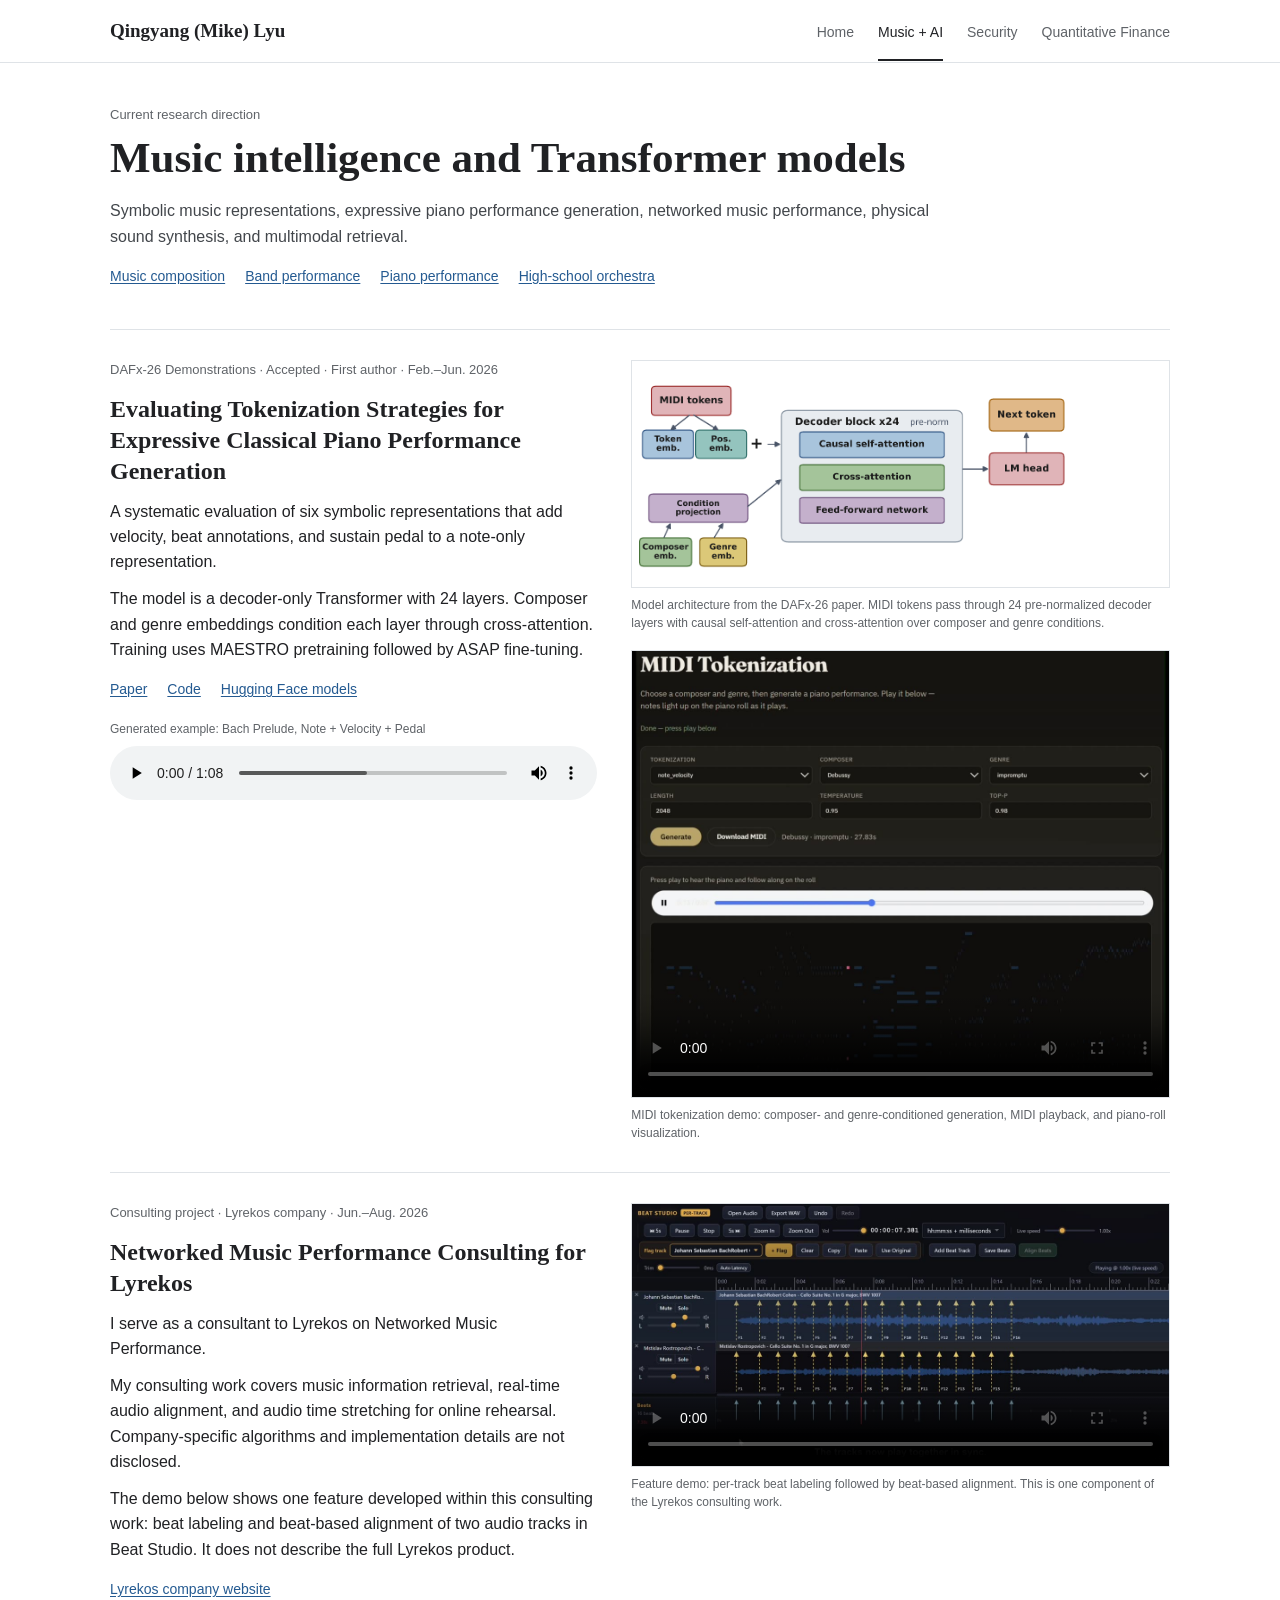
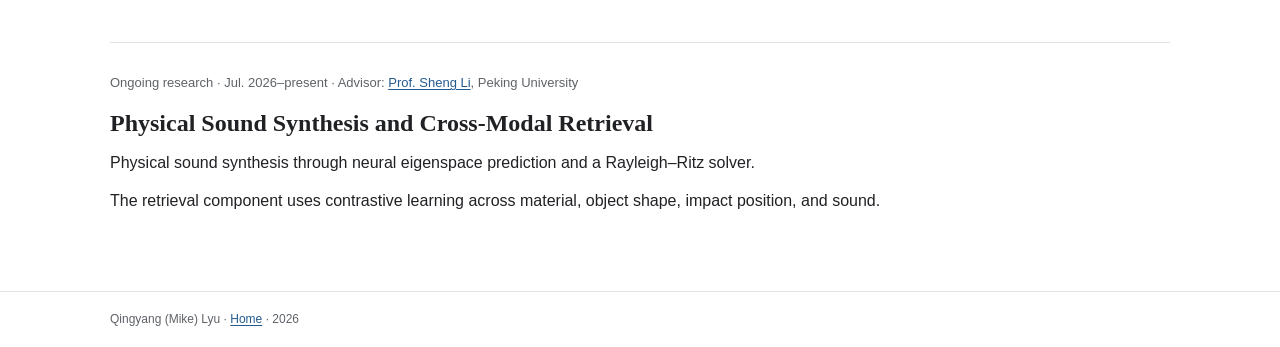
==== commit 05f40688: "Update research highlights and project layouts" ====
--- a/music.html
+++ b/music.html
@@ -6,7 +6,7 @@
     <meta name="description" content="Qingyang Lyu's research in expressive piano generation, networked music performance, and physical sound synthesis." />
     <meta name="theme-color" content="#ffffff" />
     <title>Music + AI — Qingyang Lyu</title>
-    <link rel="stylesheet" href="styles.css?v=20260822f" />
+    <link rel="stylesheet" href="styles.css?v=20260825a" />
     <script src="script.js" defer></script>
   </head>
   <body>
@@ -26,17 +26,21 @@
         <p class="eyebrow">Current research direction</p>
         <h1>Music intelligence and Transformer models</h1>
         <p class="summary">Symbolic music representations, expressive piano performance generation, networked music performance, physical sound synthesis, and multimodal retrieval.</p>
-        <p class="resource-line"><a href="https://youtu.be/u3phIVxGdA0" target="_blank" rel="noreferrer">Music composition</a></p>
+        <p class="resource-line music-links">
+          <a href="https://youtu.be/u3phIVxGdA0" target="_blank" rel="noreferrer">Music composition</a>
+          <a href="https://www.youtube.com/watch?v=dW9jmmp1Yes" target="_blank" rel="noreferrer">Band performance</a>
+          <a href="https://www.youtube.com/watch?v=FKxOid_UI3A" target="_blank" rel="noreferrer">Piano performance</a>
+          <a href="https://www.bilibili.com/video/BV17C4y1x7cS/" target="_blank" rel="noreferrer">High-school orchestra</a>
+        </p>
       </header>
 
       <article class="project-entry" id="tokenization">
-        <div class="project-layout">
+        <div class="project-layout project-layout-with-media">
           <div>
-            <p class="project-meta">DAFx-26 Demonstrations · Accepted · First author</p>
+            <p class="project-meta">DAFx-26 Demonstrations · Accepted · First author · Feb.–Jun. 2026</p>
             <h2>Evaluating Tokenization Strategies for Expressive Classical Piano Performance Generation</h2>
             <p class="project-summary">A systematic evaluation of six symbolic representations that add velocity, beat annotations, and sustain pedal to a note-only representation.</p>
             <p>The model is a decoder-only Transformer with 24 layers. Composer and genre embeddings condition each layer through cross-attention. Training uses MAESTRO pretraining followed by ASAP fine-tuning.</p>
-            <p>On the ASAP test set, Note+Velocity+Pedal and Full obtain mean Fréchet Audio Distance scores of 1.76 and 1.97, compared with 3.10 for Note. Velocity and pedal are most useful jointly; beat tokens have mixed category-dependent effects.</p>
             <p class="resource-line">
               <a href="assets/papers/lyu-et-al-dafx-2026.pdf" target="_blank">Paper</a>
               <a href="https://github.com/Mike-menny/Evaluating-Tokenization-Strategies" target="_blank" rel="noreferrer">Code</a>
@@ -47,39 +51,46 @@
               <audio controls preload="metadata" src="assets/audio/bach-prelude-note-velocity-pedal.wav"></audio>
             </div>
           </div>
-          <figure class="figure">
-            <img src="assets/images/music-transformer-architecture.png" width="1274" height="524" alt="Conditional Transformer architecture with composer and genre embeddings, 24 decoder layers, and a next-token language-model head." />
-            <figcaption>Model architecture from the DAFx-26 paper. MIDI tokens pass through 24 pre-normalized decoder layers with causal self-attention and cross-attention over composer and genre conditions.</figcaption>
-          </figure>
+          <div class="project-media">
+            <figure class="figure">
+              <img src="assets/images/music-transformer-architecture.png" width="1274" height="524" alt="Conditional Transformer architecture with composer and genre embeddings, 24 decoder layers, and a next-token language-model head." />
+              <figcaption>Model architecture from the DAFx-26 paper. MIDI tokens pass through 24 pre-normalized decoder layers with causal self-attention and cross-attention over composer and genre conditions.</figcaption>
+            </figure>
+            <figure class="video-figure">
+              <video controls playsinline preload="metadata" poster="assets/images/midi-tokenization-demo.jpg">
+                <source src="assets/videos/midi-tokenization-demo.mp4" type="video/mp4" />
+                Your browser does not support embedded video.
+              </video>
+              <figcaption>MIDI tokenization demo: composer- and genre-conditioned generation, MIDI playback, and piano-roll visualization.</figcaption>
+            </figure>
+          </div>
         </div>
-        <figure class="video-figure">
-          <video controls playsinline preload="metadata" poster="assets/images/midi-tokenization-demo.jpg">
-            <source src="assets/videos/midi-tokenization-demo.mp4" type="video/mp4" />
-            Your browser does not support embedded video.
-          </video>
-          <figcaption>MIDI tokenization demo: composer- and genre-conditioned generation, MIDI playback, and piano-roll visualization.</figcaption>
-        </figure>
       </article>
 
       <article class="project-entry" id="networked-performance">
-        <p class="project-meta">Consulting project · Lyrekos company · Jun. 2026–present</p>
-        <h2>Networked Music Performance Consulting for Lyrekos</h2>
-        <div class="content">
-          <p class="project-summary">I serve as a consultant to Lyrekos on Networked Music Performance.</p>
-          <p>My consulting work covers music information retrieval, real-time audio alignment, and audio time stretching for online rehearsal. Company-specific algorithms and implementation details are not disclosed.</p>
-          <p>The demo below shows one feature developed within this consulting work: beat labeling and beat-based alignment of two audio tracks in Beat Studio. It does not describe the full Lyrekos product.</p>
+        <div class="project-layout project-layout-with-media">
+          <div>
+            <p class="project-meta">Consulting project · Lyrekos company · Jun.–Aug. 2026</p>
+            <h2>Networked Music Performance Consulting for Lyrekos</h2>
+            <div class="content">
+              <p class="project-summary">I serve as a consultant to Lyrekos on Networked Music Performance.</p>
+              <p>My consulting work covers music information retrieval, real-time audio alignment, and audio time stretching for online rehearsal. Company-specific algorithms and implementation details are not disclosed.</p>
+              <p>The demo below shows one feature developed within this consulting work: beat labeling and beat-based alignment of two audio tracks in Beat Studio. It does not describe the full Lyrekos product.</p>
+              <p class="resource-line"><a href="https://lyrekos.com/" target="_blank" rel="noreferrer">Lyrekos company website</a></p>
+            </div>
+          </div>
+          <figure class="video-figure">
+            <video controls playsinline preload="metadata" poster="assets/images/lyrekos-beat-alignment-feature.jpg">
+              <source src="assets/videos/lyrekos-beat-alignment-feature.mp4" type="video/mp4" />
+              Your browser does not support embedded video.
+            </video>
+            <figcaption>Feature demo: per-track beat labeling followed by beat-based alignment. This is one component of the Lyrekos consulting work.</figcaption>
+          </figure>
         </div>
-        <figure class="video-figure">
-          <video controls playsinline preload="metadata" poster="assets/images/lyrekos-beat-alignment-feature.jpg">
-            <source src="assets/videos/lyrekos-beat-alignment-feature.mp4" type="video/mp4" />
-            Your browser does not support embedded video.
-          </video>
-          <figcaption>Feature demo: per-track beat labeling followed by beat-based alignment. This is one component of the Lyrekos consulting work.</figcaption>
-        </figure>
       </article>
 
       <article class="project-entry" id="physical-sound">
-        <p class="project-meta">Ongoing research · Advisor: <a href="https://www.graphics.pku.edu.cn/xztd/jgfaculty/lisheng/index.htm" target="_blank" rel="noreferrer">Prof. Sheng Li</a>, Peking University</p>
+        <p class="project-meta">Ongoing research · Jul. 2026–present · Advisor: <a href="https://www.graphics.pku.edu.cn/xztd/jgfaculty/lisheng/index.htm" target="_blank" rel="noreferrer">Prof. Sheng Li</a>, Peking University</p>
         <h2>Physical Sound Synthesis and Cross-Modal Retrieval</h2>
         <div class="content">
           <p class="project-summary">Physical sound synthesis through neural eigenspace prediction and a Rayleigh–Ritz solver.</p>
--- a/styles.css
+++ b/styles.css
@@ -72,6 +72,7 @@
 .publication-architecture:hover span, .publication-architecture:focus-visible span { color: var(--link); text-decoration: underline; }
 .demo-preview { position: relative; display: block; width: 100%; padding: 0; overflow: hidden; border: 1px solid var(--line); color: #fff; background: #111; cursor: pointer; text-align: left; }
 .demo-preview img { width: 100%; aspect-ratio: 440 / 366; opacity: .88; object-fit: cover; transition: opacity 150ms ease; }
+.demo-preview-wide img { aspect-ratio: 480 / 234; }
 .demo-preview:hover img, .demo-preview:focus-visible img { opacity: .66; }
 .demo-preview:focus-visible { outline: 2px solid var(--link); outline-offset: 2px; }
 .demo-preview-label { position: absolute; right: 9px; bottom: 9px; padding: 4px 8px; border: 1px solid rgba(255,255,255,.72); background: rgba(0,0,0,.78); font-size: 11px; line-height: 1.3; }
@@ -108,6 +109,7 @@
 .project-entry .project-summary { max-width: 860px; font-size: 16px; }
 .project-entry .content { max-width: 860px; }
 .project-layout { display: grid; grid-template-columns: minmax(0, .95fr) minmax(360px, 1.05fr); gap: 34px; align-items: start; }
+.project-media { display: grid; gap: 18px; align-content: start; }
 .figure { margin: 0; }
 .figure img { width: 100%; border: 1px solid var(--line); background: #fff; }
 .figure figcaption { margin-top: 8px; color: var(--muted); font-size: 12px; line-height: 1.5; }
@@ -118,12 +120,15 @@
 .video-figure { max-width: 760px; margin: 22px 0 0; }
 .video-figure video { display: block; width: 100%; height: auto; border: 1px solid var(--line); background: #000; }
 .video-figure figcaption { margin-top: 8px; color: var(--muted); font-size: 12px; line-height: 1.5; }
+.project-media .video-figure, .project-layout > .video-figure { max-width: none; margin: 0; }
 .definition-list { margin: 16px 0 0; border-top: 1px solid var(--line); }
 .definition-list > div { display: grid; grid-template-columns: 210px 1fr; gap: 22px; padding: 12px 0; border-bottom: 1px solid var(--line); }
 .definition-list dt { font-weight: 600; }
 .definition-list dd { margin: 0; color: #42464b; }
 .result-list { margin: 18px 0 0; padding-left: 21px; }
 .result-list li + li { margin-top: 6px; }
+.result-grid { display: grid; grid-template-columns: repeat(2, minmax(0, 1fr)); gap: 8px 42px; }
+.result-grid li + li { margin-top: 0; }
 
 .bug-ledger-wrap { overflow-x: auto; border-top: 1px solid var(--ink); }
 .bug-ledger { min-width: 930px; }
@@ -148,9 +153,11 @@
   .bio-grid { gap: 30px; }
   .profile-photo { max-width: 220px; }
   .project-layout { gap: 24px; }
+  .project-media { gap: 16px; margin-top: 4px; }
   .record-date { margin-bottom: 2px; }
   .publication-record { gap: 9px; }
   .publication-media { width: 100%; max-width: 460px; margin-top: 8px; }
+  .result-grid { grid-template-columns: 1fr; }
 }
 
 @media (max-width: 520px) {
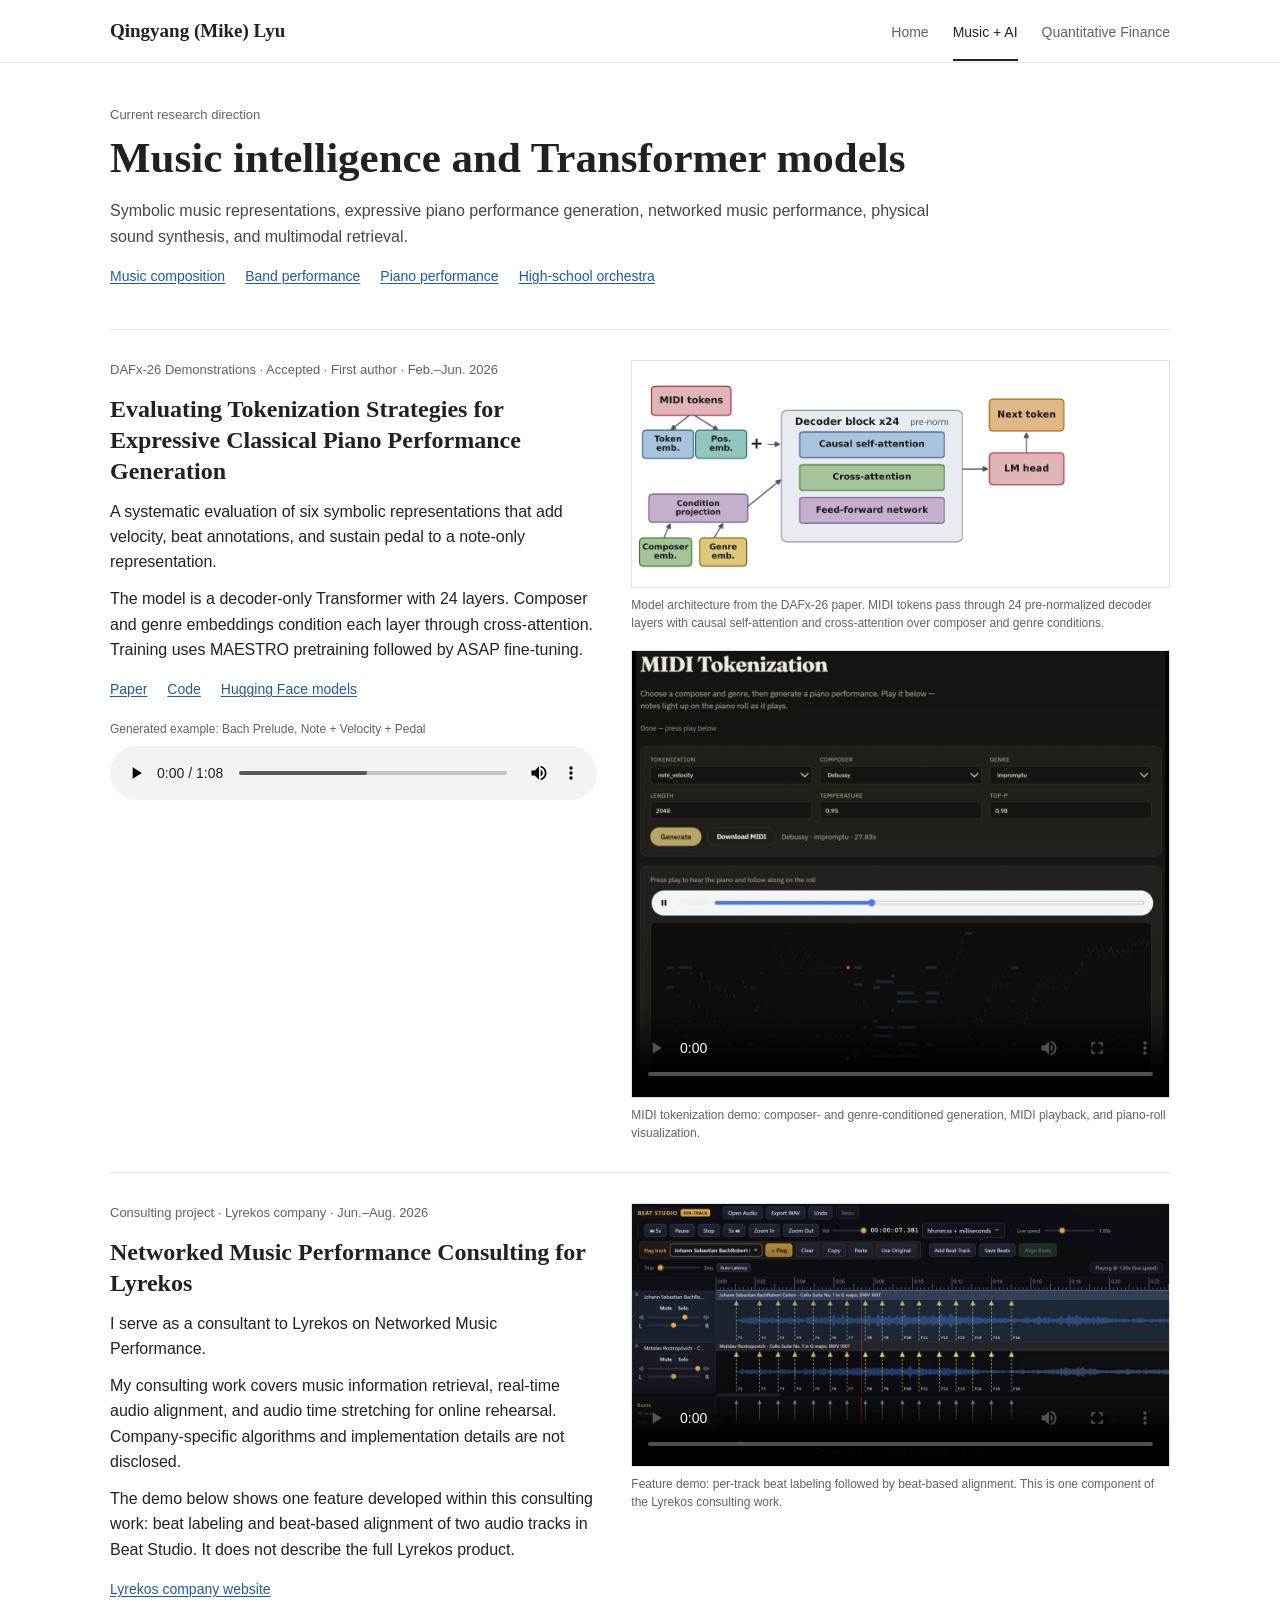
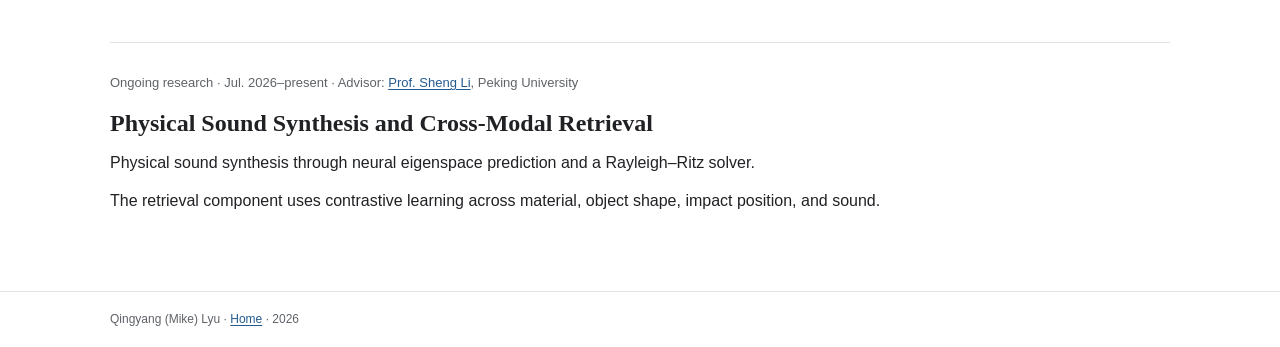
==== commit 2027a3e1: "Withdraw double-anonymous submission content" ====
--- a/music.html
+++ b/music.html
@@ -16,7 +16,7 @@
         <a class="wordmark" href="index.html">Qingyang (Mike) Lyu</a>
         <button class="nav-toggle" type="button" aria-expanded="false" aria-controls="site-nav">Menu</button>
         <nav class="site-nav" id="site-nav" aria-label="Primary navigation">
-          <a href="index.html">Home</a><a class="is-current" href="music.html" aria-current="page">Music + AI</a><a href="security.html">Security</a><a href="quant.html">Quantitative Finance</a>
+          <a href="index.html">Home</a><a class="is-current" href="music.html" aria-current="page">Music + AI</a><a href="quant.html">Quantitative Finance</a>
         </nav>
       </div>
     </header>
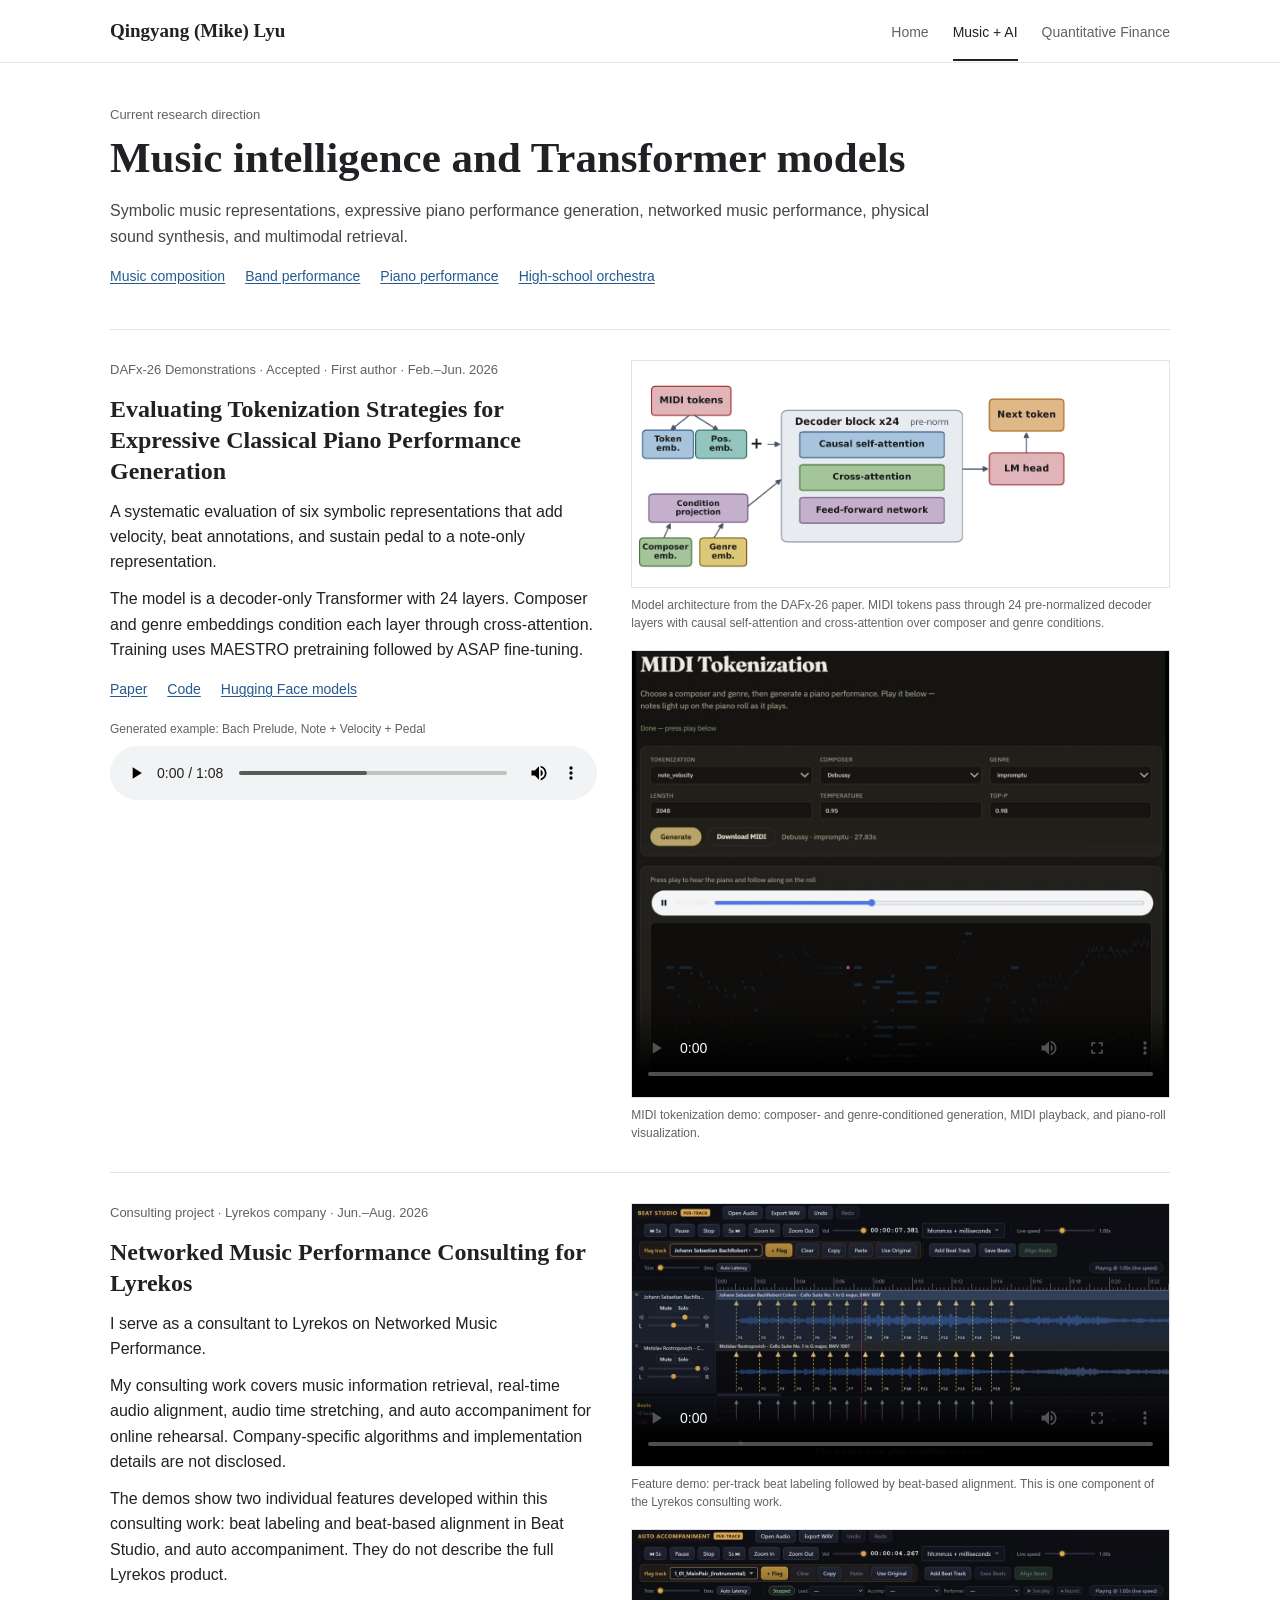
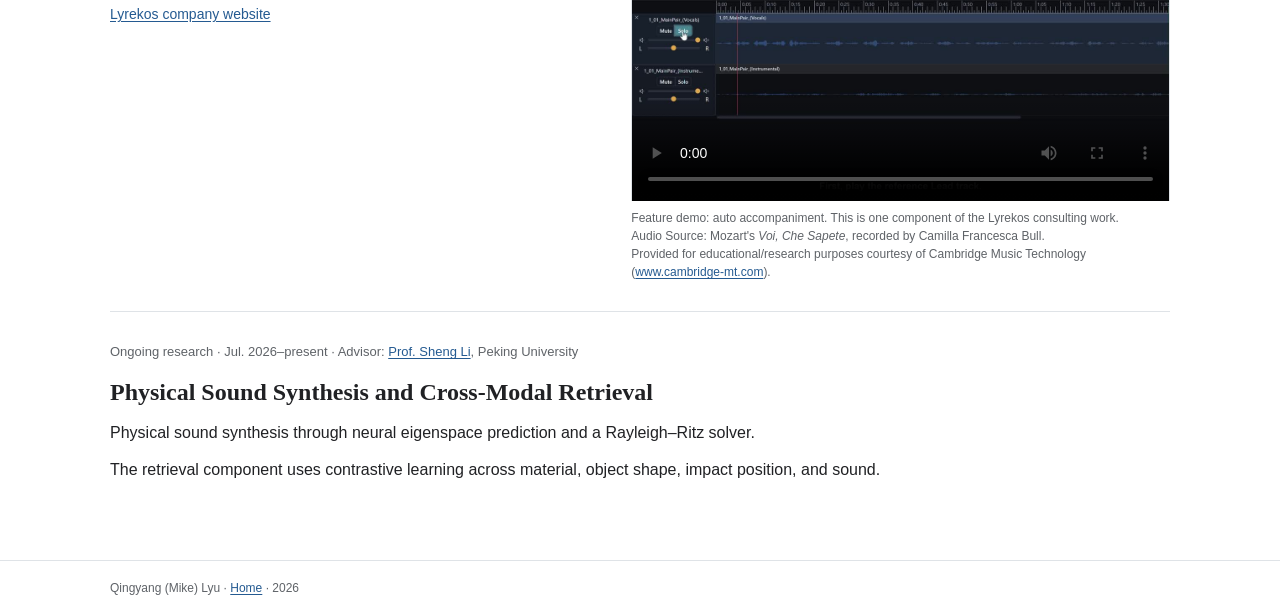
==== commit d1437c5e: "Add auto accompaniment to music page" ====
--- a/music.html
+++ b/music.html
@@ -6,7 +6,7 @@
     <meta name="description" content="Qingyang Lyu's research in expressive piano generation, networked music performance, and physical sound synthesis." />
     <meta name="theme-color" content="#ffffff" />
     <title>Music + AI — Qingyang Lyu</title>
-    <link rel="stylesheet" href="styles.css?v=20260825a" />
+    <link rel="stylesheet" href="styles.css?v=20260827a" />
     <script src="script.js" defer></script>
   </head>
   <body>
@@ -74,18 +74,27 @@
             <h2>Networked Music Performance Consulting for Lyrekos</h2>
             <div class="content">
               <p class="project-summary">I serve as a consultant to Lyrekos on Networked Music Performance.</p>
-              <p>My consulting work covers music information retrieval, real-time audio alignment, and audio time stretching for online rehearsal. Company-specific algorithms and implementation details are not disclosed.</p>
-              <p>The demo below shows one feature developed within this consulting work: beat labeling and beat-based alignment of two audio tracks in Beat Studio. It does not describe the full Lyrekos product.</p>
+              <p>My consulting work covers music information retrieval, real-time audio alignment, audio time stretching, and auto accompaniment for online rehearsal. Company-specific algorithms and implementation details are not disclosed.</p>
+              <p>The demos show two individual features developed within this consulting work: beat labeling and beat-based alignment in Beat Studio, and auto accompaniment. They do not describe the full Lyrekos product.</p>
               <p class="resource-line"><a href="https://lyrekos.com/" target="_blank" rel="noreferrer">Lyrekos company website</a></p>
             </div>
           </div>
-          <figure class="video-figure">
-            <video controls playsinline preload="metadata" poster="assets/images/lyrekos-beat-alignment-feature.jpg">
-              <source src="assets/videos/lyrekos-beat-alignment-feature.mp4" type="video/mp4" />
-              Your browser does not support embedded video.
-            </video>
-            <figcaption>Feature demo: per-track beat labeling followed by beat-based alignment. This is one component of the Lyrekos consulting work.</figcaption>
-          </figure>
+          <div class="project-media">
+            <figure class="video-figure">
+              <video controls playsinline preload="metadata" poster="assets/images/lyrekos-beat-alignment-feature.jpg">
+                <source src="assets/videos/lyrekos-beat-alignment-feature.mp4" type="video/mp4" />
+                Your browser does not support embedded video.
+              </video>
+              <figcaption>Feature demo: per-track beat labeling followed by beat-based alignment. This is one component of the Lyrekos consulting work.</figcaption>
+            </figure>
+            <figure class="video-figure">
+              <video controls playsinline preload="metadata" poster="assets/images/lyrekos-auto-accompaniment.jpg">
+                <source src="assets/videos/lyrekos-auto-accompaniment.mp4" type="video/mp4" />
+                Your browser does not support embedded video.
+              </video>
+              <figcaption>Feature demo: auto accompaniment. This is one component of the Lyrekos consulting work.<br />Audio Source: Mozart's <cite>Voi, Che Sapete</cite>, recorded by Camilla Francesca Bull.<br />Provided for educational/research purposes courtesy of Cambridge Music Technology (<a href="http://www.cambridge-mt.com" target="_blank" rel="noreferrer">www.cambridge-mt.com</a>).</figcaption>
+            </figure>
+          </div>
         </div>
       </article>
 
--- a/styles.css
+++ b/styles.css
@@ -66,6 +66,10 @@
 .publication-copy { min-width: 0; }
 .publication-media { display: grid; gap: 12px; }
 .publication-media-split { grid-template-columns: repeat(2, minmax(0, 1fr)); align-items: start; gap: 10px; }
+.publication-media-dual { grid-template-columns: repeat(2, minmax(0, 1fr)); align-items: start; gap: 10px; }
+.publication-media .media-credit { grid-column: 1 / -1; margin: 0; color: var(--muted); font-size: 11px; line-height: 1.45; }
+.media-credit cite { font-style: italic; }
+.media-credit a { font-size: inherit; }
 .publication-architecture { display: block; color: var(--muted); font-size: 11px; line-height: 1.45; text-decoration: none; }
 .publication-architecture img { width: 100%; min-height: 76px; border: 1px solid var(--line); background: #fff; object-fit: contain; }
 .publication-architecture span { display: block; margin-top: 5px; }
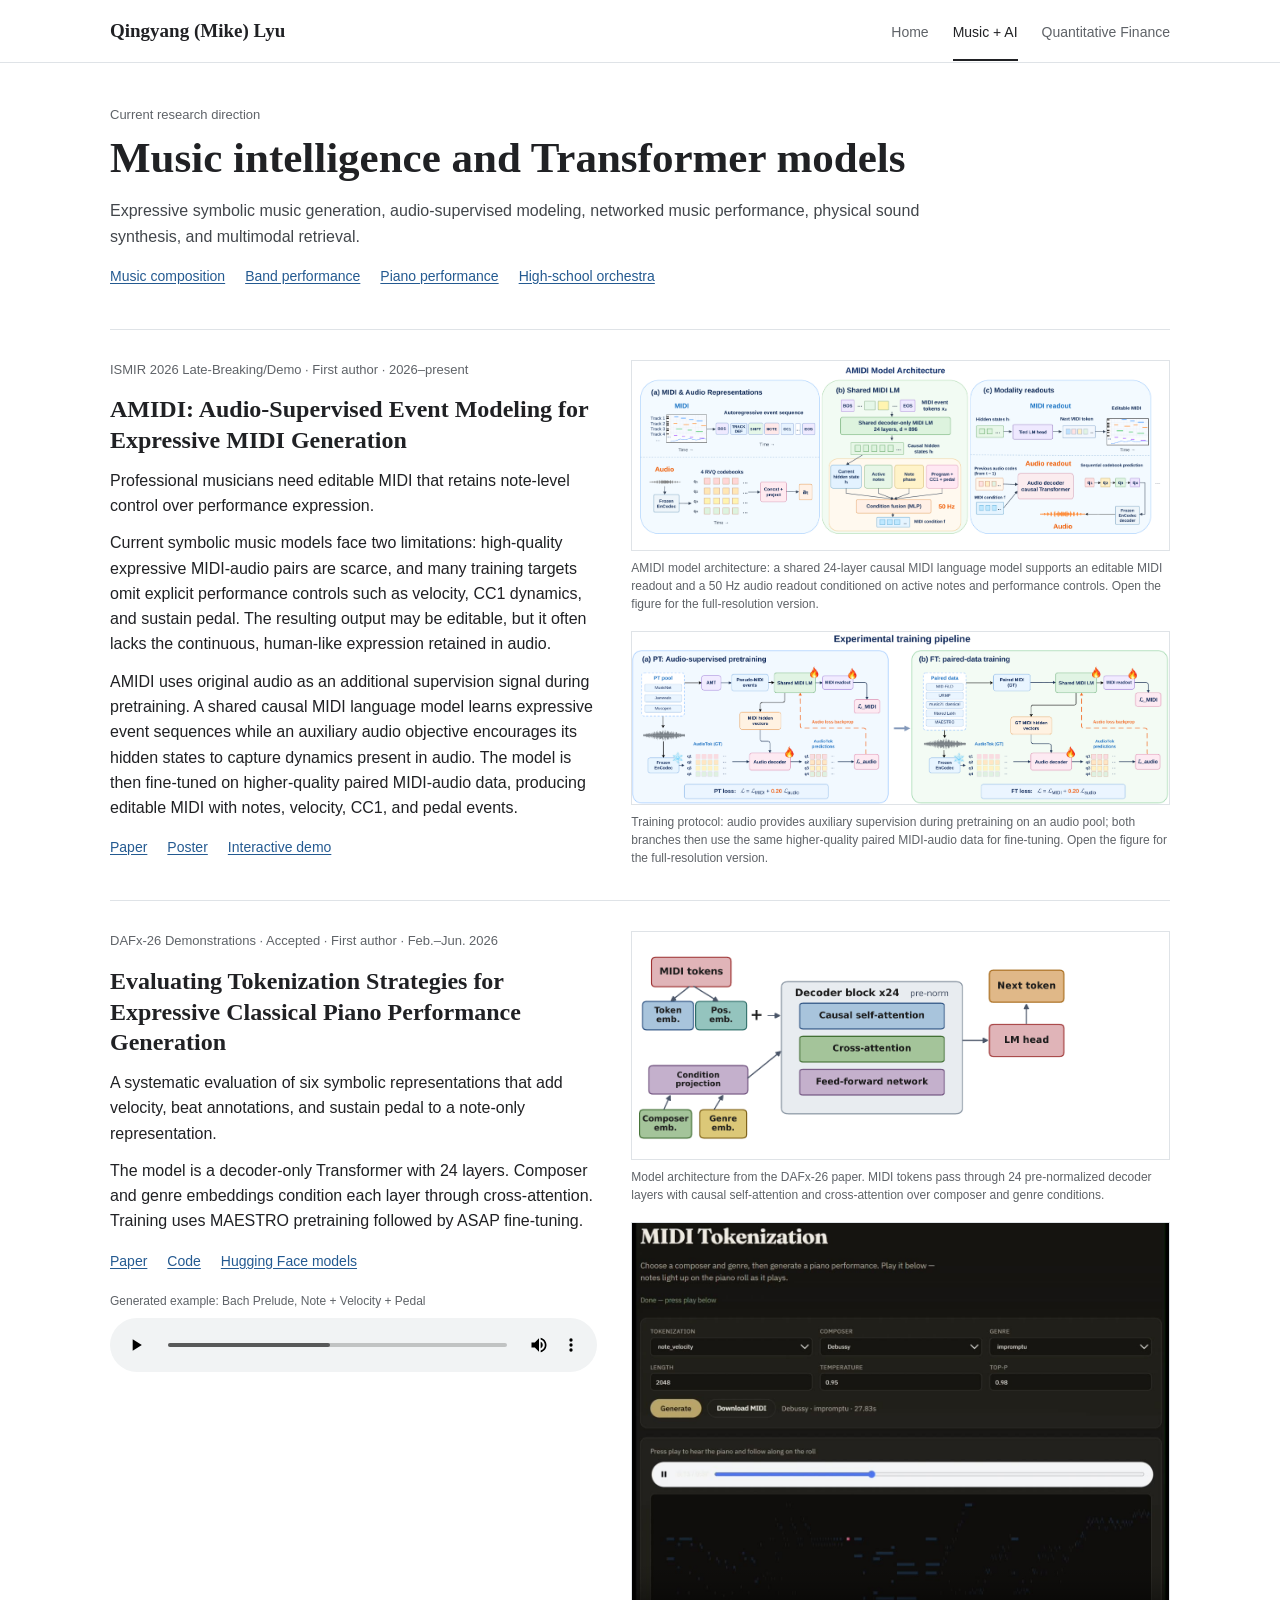
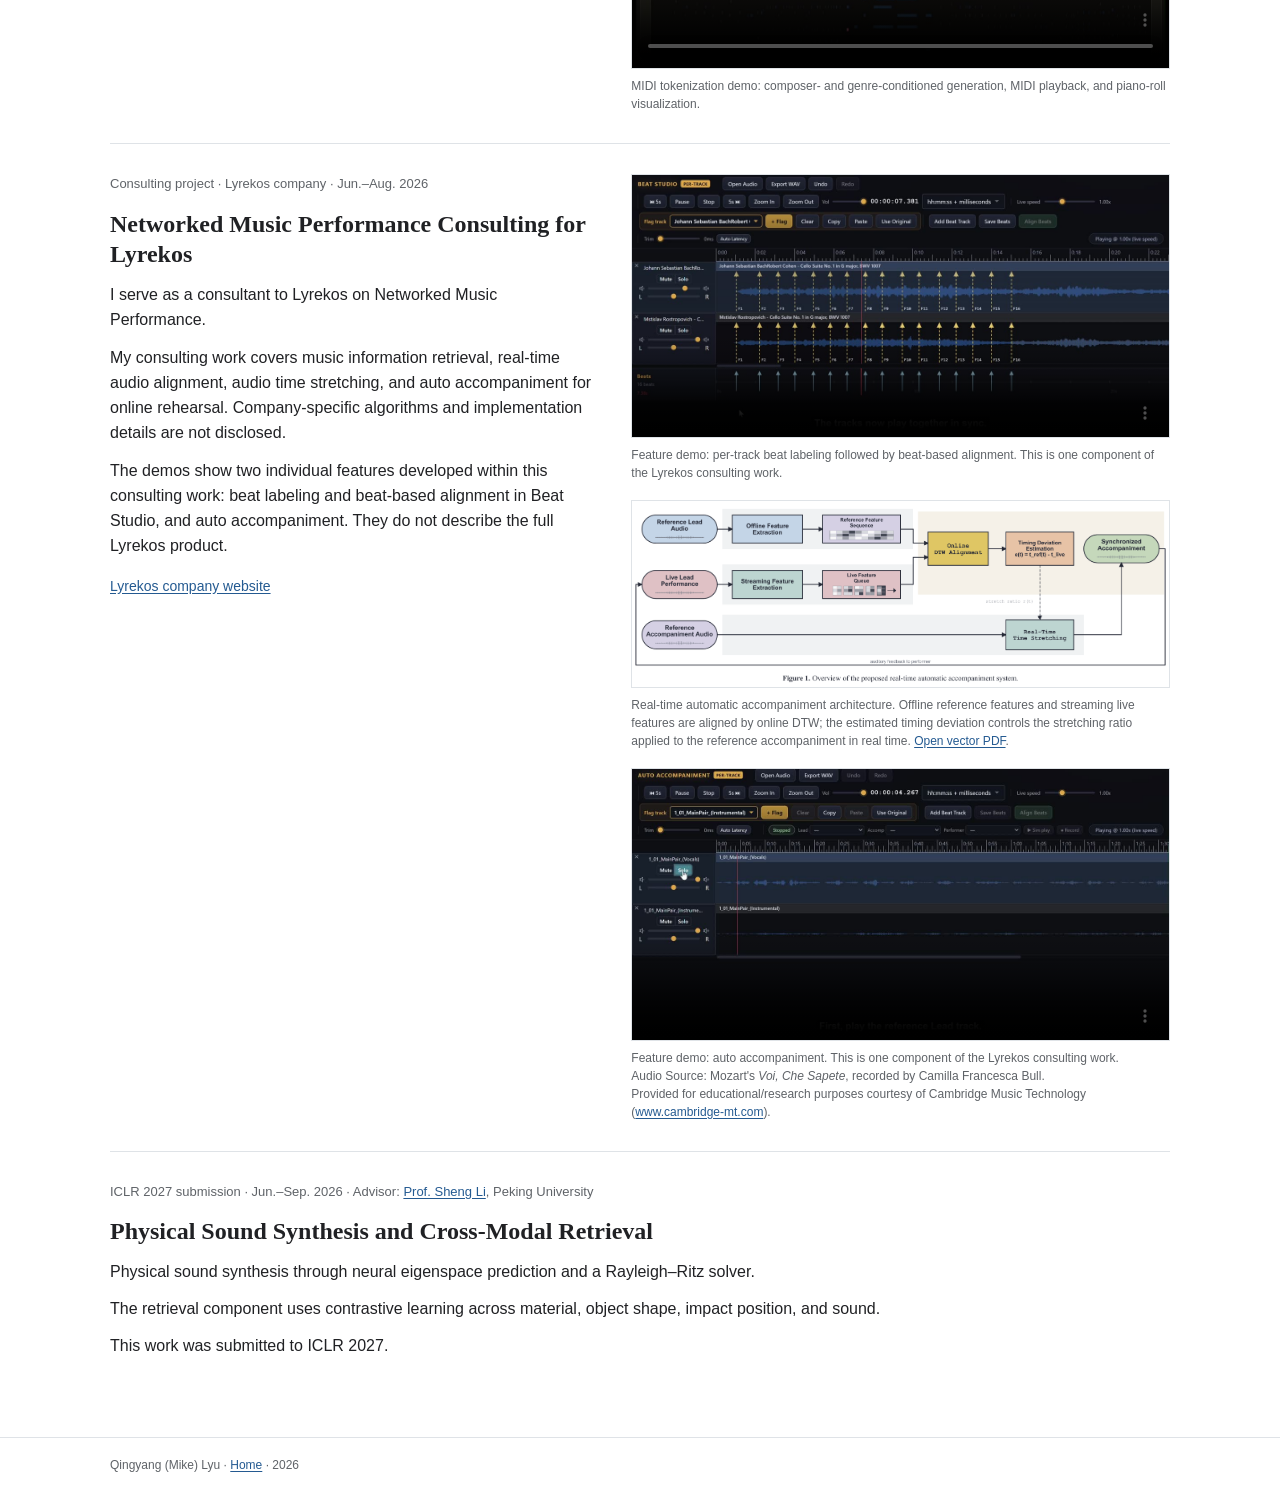
==== commit 242d297a: "Update music research highlights" ====
--- a/music.html
+++ b/music.html
@@ -3,7 +3,7 @@
   <head>
     <meta charset="utf-8" />
     <meta name="viewport" content="width=device-width, initial-scale=1" />
-    <meta name="description" content="Qingyang Lyu's research in expressive piano generation, networked music performance, and physical sound synthesis." />
+    <meta name="description" content="Qingyang Lyu's research in expressive MIDI generation, audio-supervised modeling, networked music performance, and physical sound synthesis." />
     <meta name="theme-color" content="#ffffff" />
     <title>Music + AI — Qingyang Lyu</title>
     <link rel="stylesheet" href="styles.css?v=20260827a" />
@@ -25,7 +25,7 @@
       <header class="page-header">
         <p class="eyebrow">Current research direction</p>
         <h1>Music intelligence and Transformer models</h1>
-        <p class="summary">Symbolic music representations, expressive piano performance generation, networked music performance, physical sound synthesis, and multimodal retrieval.</p>
+        <p class="summary">Expressive symbolic music generation, audio-supervised modeling, networked music performance, physical sound synthesis, and multimodal retrieval.</p>
         <p class="resource-line music-links">
           <a href="https://youtu.be/u3phIVxGdA0" target="_blank" rel="noreferrer">Music composition</a>
           <a href="https://www.youtube.com/watch?v=dW9jmmp1Yes" target="_blank" rel="noreferrer">Band performance</a>
@@ -33,6 +33,37 @@
           <a href="https://www.bilibili.com/video/BV17C4y1x7cS/" target="_blank" rel="noreferrer">High-school orchestra</a>
         </p>
       </header>
+
+      <article class="project-entry" id="amidi">
+        <div class="project-layout project-layout-with-media">
+          <div>
+            <p class="project-meta">ISMIR 2026 Late-Breaking/Demo · First author · 2026–present</p>
+            <h2>AMIDI: Audio-Supervised Event Modeling for Expressive MIDI Generation</h2>
+            <p class="project-summary">Professional musicians need editable MIDI that retains note-level control over performance expression.</p>
+            <p>Current symbolic music models face two limitations: high-quality expressive MIDI-audio pairs are scarce, and many training targets omit explicit performance controls such as velocity, CC1 dynamics, and sustain pedal. The resulting output may be editable, but it often lacks the continuous, human-like expression retained in audio.</p>
+            <p>AMIDI uses original audio as an additional supervision signal during pretraining. A shared causal MIDI language model learns expressive event sequences while an auxiliary audio objective encourages its hidden states to capture dynamics present in audio. The model is then fine-tuned on higher-quality paired MIDI-audio data, producing editable MIDI with notes, velocity, CC1, and pedal events.</p>
+            <p class="resource-line">
+              <a href="assets/papers/amidi-ismir-2026-lbd.pdf" target="_blank">Paper</a>
+              <a href="assets/papers/amidi-ismir-2026-poster.pdf" target="_blank">Poster</a>
+              <a href="https://temporary-brisk-iron-dzj8a7y.vercel.app/" target="_blank" rel="noreferrer">Interactive demo</a>
+            </p>
+          </div>
+          <div class="project-media">
+            <figure class="figure">
+              <a href="assets/images/amidi-model-architecture.png" target="_blank" aria-label="Open the full AMIDI model architecture">
+                <img src="assets/images/amidi-model-architecture.png" width="2661" height="940" alt="AMIDI architecture with expressive MIDI events, a shared causal MIDI language model, and MIDI and audio readouts" />
+              </a>
+              <figcaption>AMIDI model architecture: a shared 24-layer causal MIDI language model supports an editable MIDI readout and a 50 Hz audio readout conditioned on active notes and performance controls. Open the figure for the full-resolution version.</figcaption>
+            </figure>
+            <figure class="figure">
+              <a href="assets/images/amidi-training-pipeline.png" target="_blank" aria-label="Open the full AMIDI training pipeline">
+                <img src="assets/images/amidi-training-pipeline.png" width="2757" height="879" alt="AMIDI training pipeline with audio-supervised pretraining and paired-data fine-tuning" />
+              </a>
+              <figcaption>Training protocol: audio provides auxiliary supervision during pretraining on an audio pool; both branches then use the same higher-quality paired MIDI-audio data for fine-tuning. Open the figure for the full-resolution version.</figcaption>
+            </figure>
+          </div>
+        </div>
+      </article>
 
       <article class="project-entry" id="tokenization">
         <div class="project-layout project-layout-with-media">
@@ -87,6 +118,12 @@
               </video>
               <figcaption>Feature demo: per-track beat labeling followed by beat-based alignment. This is one component of the Lyrekos consulting work.</figcaption>
             </figure>
+            <figure class="figure">
+              <a href="assets/papers/real-time-automatic-accompaniment-architecture.pdf" target="_blank" rel="noreferrer" aria-label="Open the real-time automatic accompaniment architecture as a vector PDF">
+                <img src="assets/images/real-time-automatic-accompaniment-architecture.png" width="2675" height="925" alt="Architecture of the real-time automatic accompaniment system, from reference and live feature extraction through online DTW alignment, timing-deviation estimation, and real-time stretching" />
+              </a>
+              <figcaption>Real-time automatic accompaniment architecture. Offline reference features and streaming live features are aligned by online DTW; the estimated timing deviation controls the stretching ratio applied to the reference accompaniment in real time. <a href="assets/papers/real-time-automatic-accompaniment-architecture.pdf" target="_blank" rel="noreferrer">Open vector PDF</a>.</figcaption>
+            </figure>
             <figure class="video-figure">
               <video controls playsinline preload="metadata" poster="assets/images/lyrekos-auto-accompaniment.jpg">
                 <source src="assets/videos/lyrekos-auto-accompaniment.mp4" type="video/mp4" />
@@ -99,11 +136,12 @@
       </article>
 
       <article class="project-entry" id="physical-sound">
-        <p class="project-meta">Ongoing research · Jul. 2026–present · Advisor: <a href="https://www.graphics.pku.edu.cn/xztd/jgfaculty/lisheng/index.htm" target="_blank" rel="noreferrer">Prof. Sheng Li</a>, Peking University</p>
+        <p class="project-meta">ICLR 2027 submission · Jun.–Sep. 2026 · Advisor: <a href="https://www.graphics.pku.edu.cn/xztd/jgfaculty/lisheng/index.htm" target="_blank" rel="noreferrer">Prof. Sheng Li</a>, Peking University</p>
         <h2>Physical Sound Synthesis and Cross-Modal Retrieval</h2>
         <div class="content">
           <p class="project-summary">Physical sound synthesis through neural eigenspace prediction and a Rayleigh–Ritz solver.</p>
           <p>The retrieval component uses contrastive learning across material, object shape, impact position, and sound.</p>
+          <p>This work was submitted to ICLR 2027.</p>
         </div>
       </article>
     </main>
